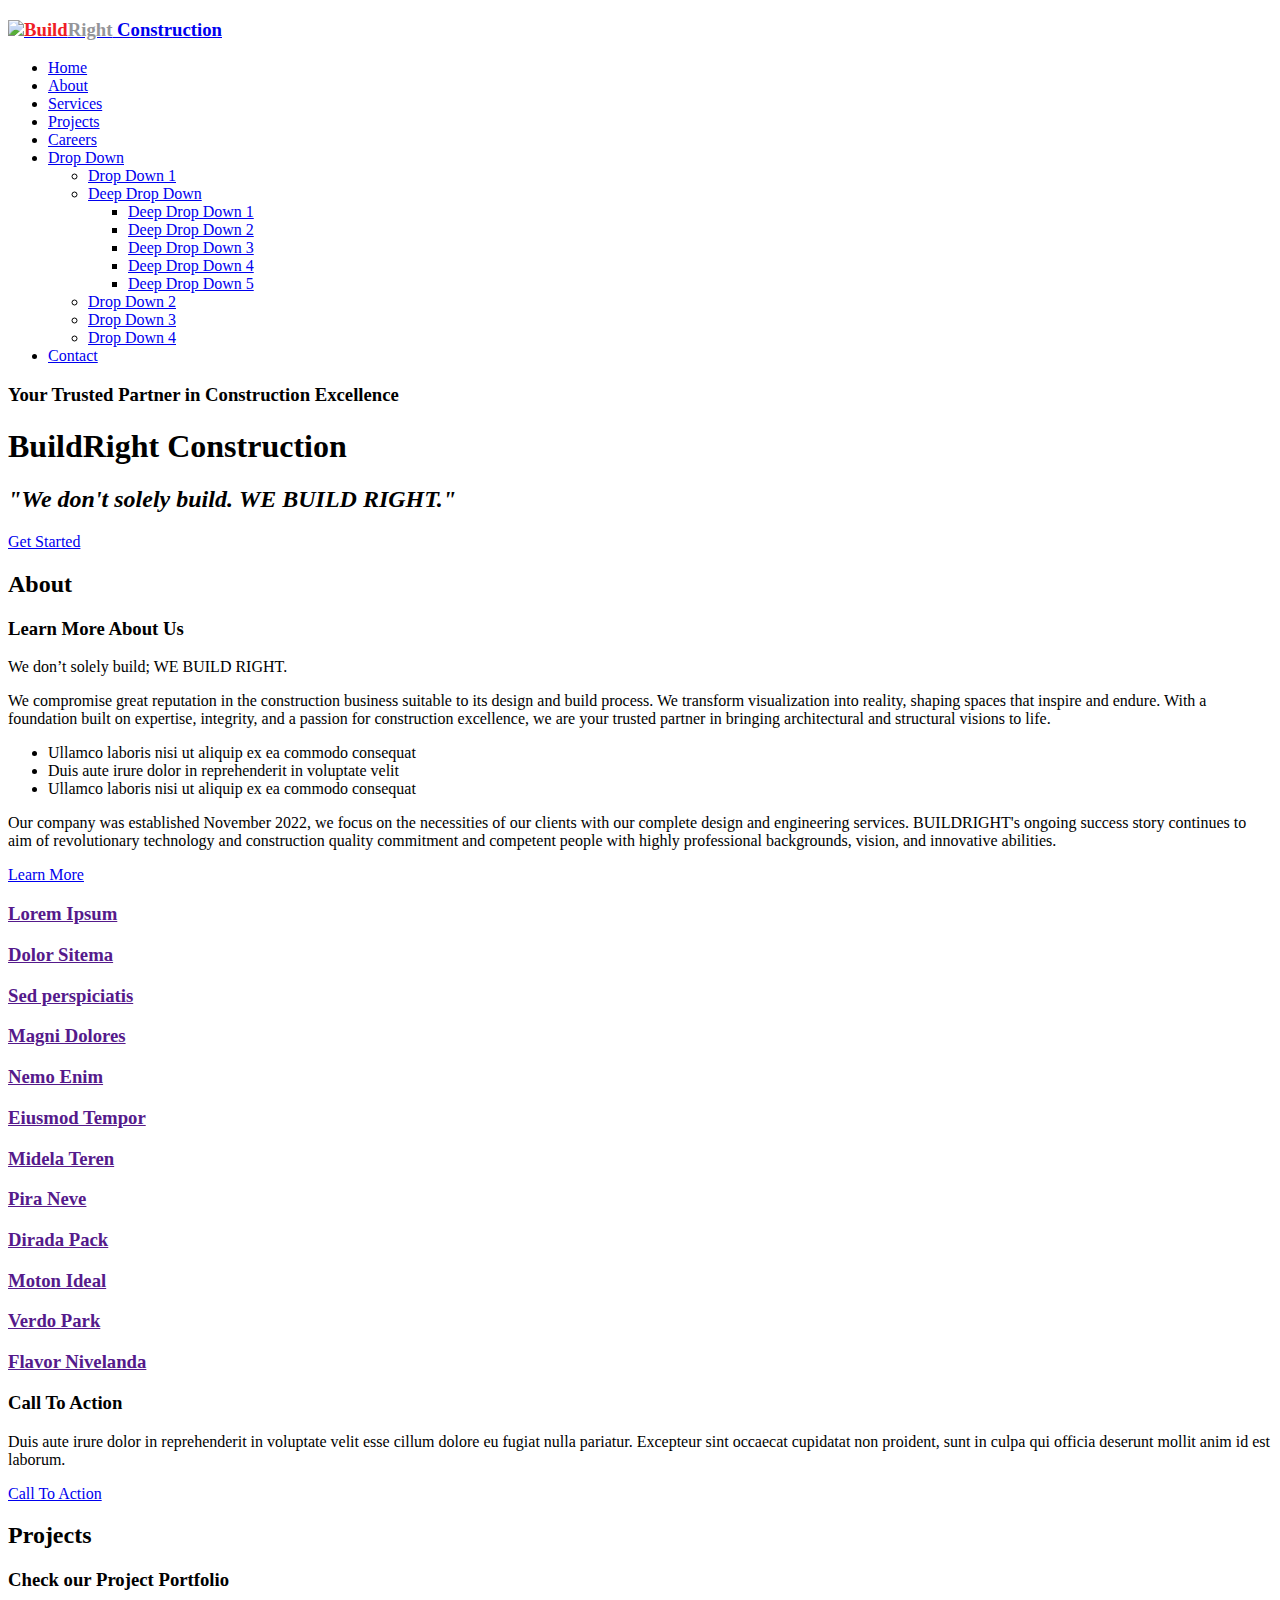
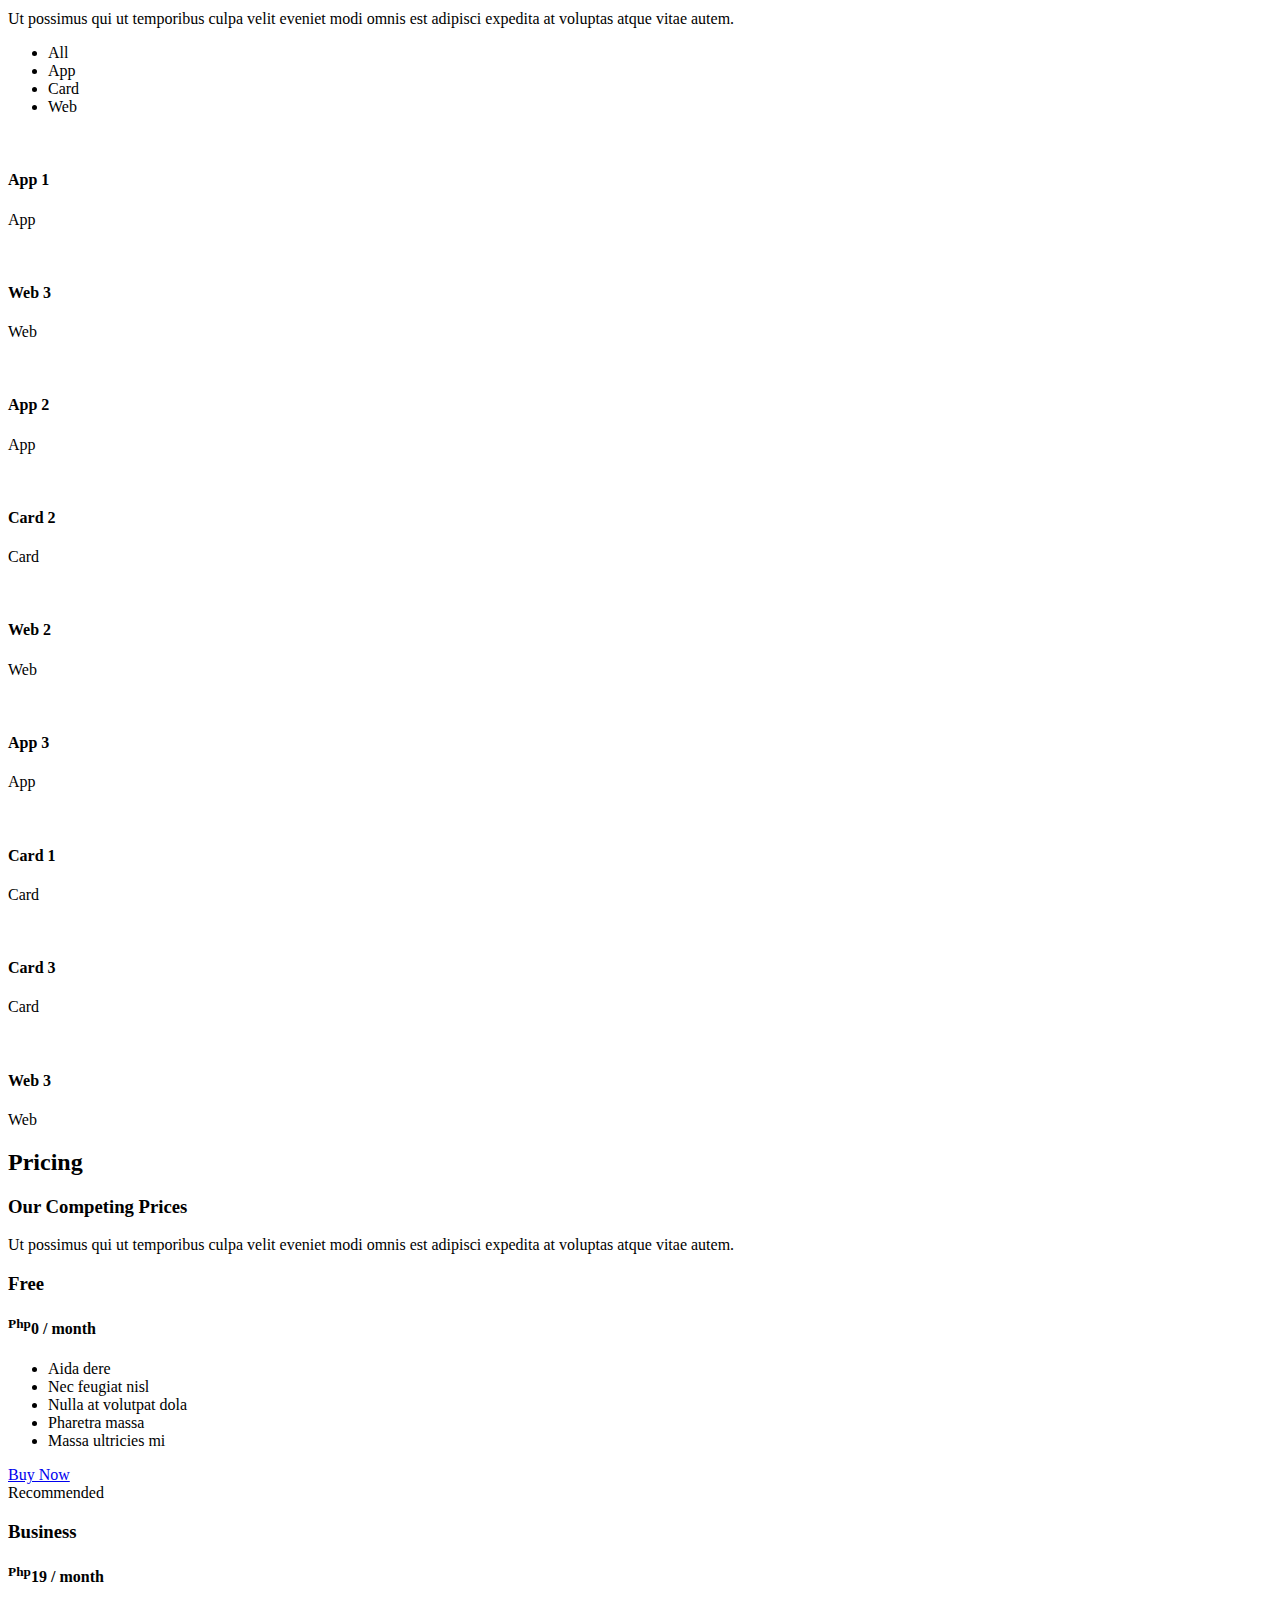
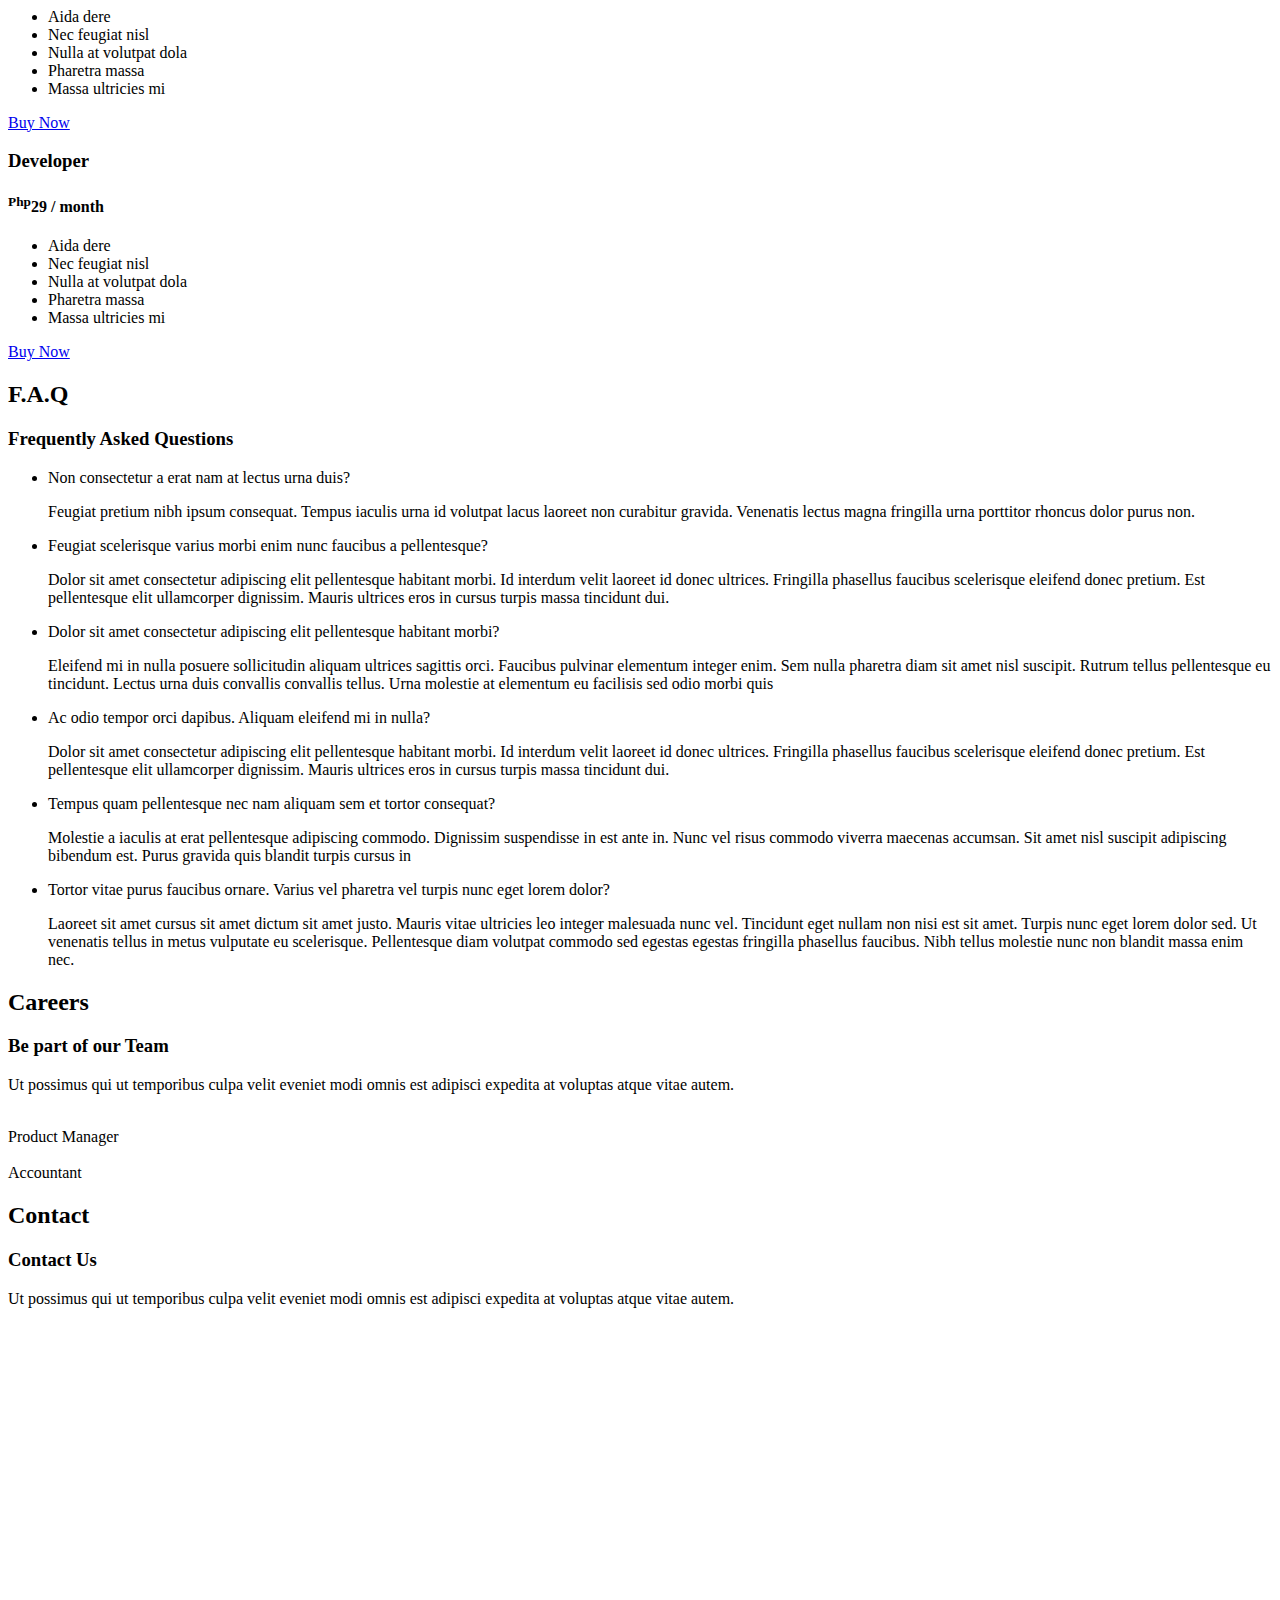
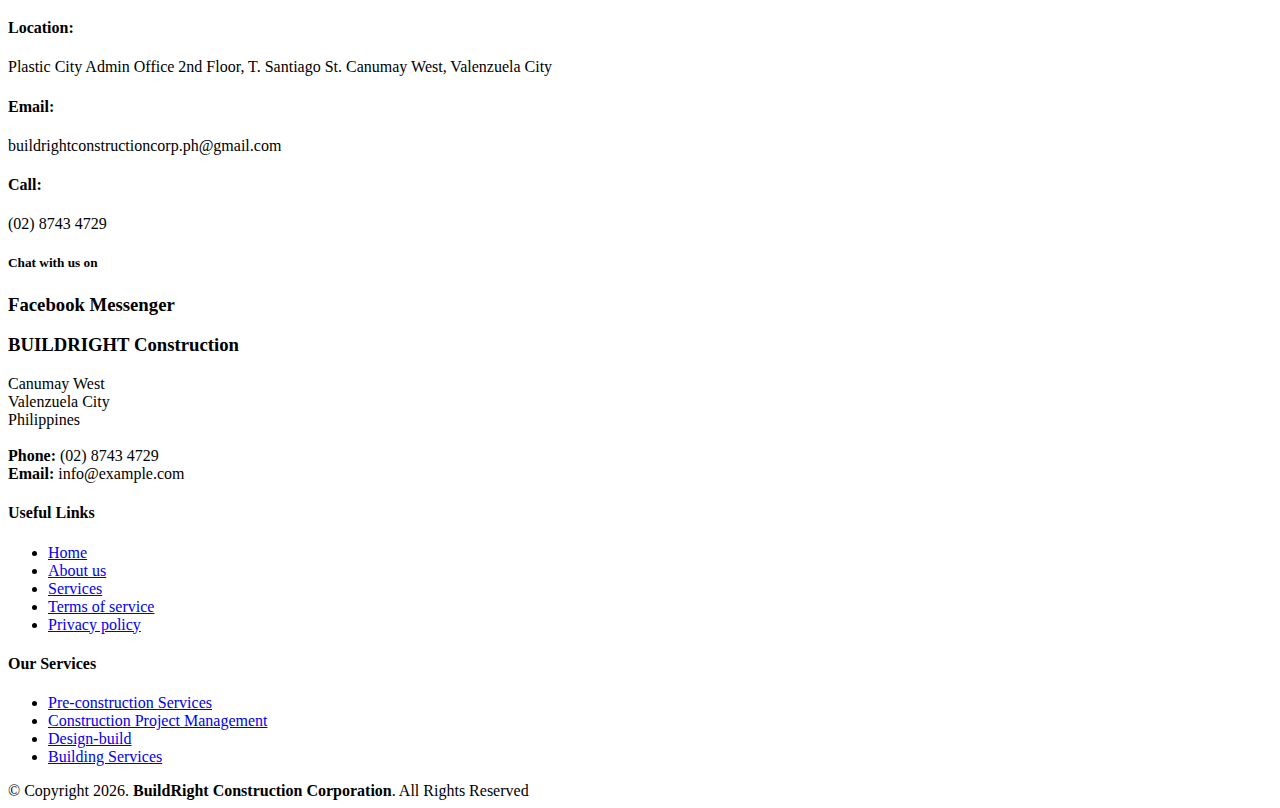
==== buildright/index.html @ 2f4ec695 "Add files via upload" ====
<!DOCTYPE html>
<html lang="en">

<head>
  <meta charset="utf-8">
  <meta content="width=device-width, initial-scale=1.0" name="viewport">
  <meta property="og:image" content="/buildright/assets/img/hero-bg.jpg" />

  <title>BuildRight Construction Corp.</title>
  <meta content="" name="description">
  <meta content="" name="keywords">

  <!-- Favicons -->
  <link href="/buildright/assets/img/favicon2.ico" rel="icon">
  <link href="/buildright/assets/img/BR_LOGO.png" rel="apple-touch-icon">

  <!-- Google Fonts -->
  <link href="https://fonts.googleapis.com/css?family=Open+Sans:300,300i,400,400i,600,600i,700,700i|Nunito:300,300i,400,400i,600,600i,700,700i|Poppins:300,300i,400,400i,500,500i,600,600i,700,700i,|Montserrat:300,300i,400,400i,500,500i,600,600i,700,700i" rel="stylesheet">

  <!-- Vendor CSS Files -->
  <link href="/buildright/assets/vendor/bootstrap/css/bootstrap.min.css" rel="stylesheet">
  <link href="/buildright/assets/vendor/bootstrap-icons/bootstrap-icons.css" rel="stylesheet">
  <link href="/buildright/assets/vendor/boxicons/css/boxicons.min.css" rel="stylesheet">
  <link href="/buildright/assets/vendor/glightbox/css/glightbox.min.css" rel="stylesheet">
  <link href="/buildright/assets/vendor/remixicon/remixicon.css" rel="stylesheet">
  <link href="/buildright/assets/vendor/swiper/swiper-bundle.min.css" rel="stylesheet">

  <!-- Template Main CSS File -->
  <link href="/buildright/assets/css/style.css" rel="stylesheet">
</head>

<body>

  <!-- ======= Header ======= -->
  <header id="header" class="fixed-top ">
    <div class="container d-flex align-items-center justify-content-between">

      <h3 class="logo"><a href="#"><img src="/buildright/assets/img/BR_LOGO.png"><span style="color:#EF1D26;">Build</span><span style="color:#949599;">Right</span> Construction</a></h3>
      <!-- Uncomment below if you prefer to use an image logo -->
      <!-- <a href="index.html" class="logo"><img src="assets/img/logo.png" alt="" class="img-fluid"></a>-->

      <nav id="navbar" class="navbar">
        <ul>
          <li><a class="nav-link scrollto active" href="#hero">Home</a></li>
          <li><a class="nav-link scrollto" href="#about">About</a></li>
          <li><a class="nav-link scrollto" href="#pricing">Services</a></li>
          <li><a class="nav-link scrollto " href="#projects">Projects</a></li>
          <li><a class="nav-link scrollto" href="#careers">Careers</a></li>
          <!-- <li><a href="blog.html">Blog</a></li> -->
          <li class="dropdown"><a href="#"><span>Drop Down</span> <i class="bi bi-chevron-down"></i></a>
            <ul>
              <li><a href="#">Drop Down 1</a></li>
              <li class="dropdown"><a href="#"><span>Deep Drop Down</span> <i class="bi bi-chevron-right"></i></a>
                <ul>
                  <li><a href="#">Deep Drop Down 1</a></li>
                  <li><a href="#">Deep Drop Down 2</a></li>
                  <li><a href="#">Deep Drop Down 3</a></li>
                  <li><a href="#">Deep Drop Down 4</a></li>
                  <li><a href="#">Deep Drop Down 5</a></li>
                </ul>
              </li>
              <li><a href="#">Drop Down 2</a></li>
              <li><a href="#">Drop Down 3</a></li>
              <li><a href="#">Drop Down 4</a></li>
            </ul>
          </li>
          <li><a class="nav-link scrollto" href="#contact">Contact</a></li>
        </ul>
        <i class="bi bi-list mobile-nav-toggle"></i>
      </nav><!-- .navbar -->

    </div>
  </header><!-- End Header -->

  <!-- ======= Hero Section ======= -->
  <section id="hero">
    <div class="hero-container">
      <h3>Your Trusted Partner in Construction Excellence</h3>
      <h1 class="bold">BuildRight Construction</h1>
      <h2><i>&quot;We don't solely build. <strong>WE BUILD RIGHT.&quot;</strong></i></h2>
      <a href="#about" class="btn-get-started scrollto">Get Started</a>
    </div>
  </section><!-- End Hero -->

  <main id="main">

    <!-- ======= About Section ======= -->
    <section id="about" class="about">
      <div class="container">

        <div class="section-title">
          <h2>About</h2>
          <h3>Learn More <span>About Us</span></h3>
          <p>We don’t solely build; WE BUILD RIGHT.</p>
        </div>

        <div class="row content">
          <div class="col-lg-6">
            <p>
              We compromise great reputation in the construction business suitable to its design and build
                process. We transform visualization into reality, shaping spaces that inspire and endure. With a
                foundation built on expertise, integrity, and a passion for construction excellence, we are your
                trusted partner in bringing architectural and structural visions to life.
            </p>
            <ul>
              <li><i class="ri-check-double-line"></i> Ullamco laboris nisi ut aliquip ex ea commodo consequat</li>
              <li><i class="ri-check-double-line"></i> Duis aute irure dolor in reprehenderit in voluptate velit</li>
              <li><i class="ri-check-double-line"></i> Ullamco laboris nisi ut aliquip ex ea commodo consequat</li>
            </ul>
          </div>
          <div class="col-lg-6 pt-4 pt-lg-0">
            <p>
              Our company was established November 2022, we focus on the necessities of our clients with
                our complete design and engineering services. BUILDRIGHT&#39;s ongoing success story continues
                to aim of revolutionary technology and construction quality commitment and competent people
                with highly professional backgrounds, vision, and innovative abilities.
            </p>
            <a href="#" class="btn-learn-more">Learn More</a>
          </div>
        </div>

      </div>
    </section><!-- End About Section -->

    <!-- ======= Services Section ======= -->
    <!-- <section id="services" class="services">
      <div class="container">

        <div class="section-title">
          <h2>Services</h2>
          <h3>We do offer awesome <span>Services</span></h3>
          <p>Ut possimus qui ut temporibus culpa velit eveniet modi omnis est adipisci expedita at voluptas atque vitae autem.</p>
        </div>

        <div class="row">
          <div class="col-md-6 col-lg-3 d-flex align-items-stretch mb-5 mb-lg-0">
            <div class="icon-box">
              <div class="icon"><i class="bx bxl-dribbble"></i></div>
              <h4 class="title"><a href="">Pre-construction Services</a></h4>
              <p class="description">Voluptatum deleniti atque corrupti quos dolores et quas molestias excepturi</p>
            </div>
          </div>

          <div class="col-md-6 col-lg-3 d-flex align-items-stretch mb-5 mb-lg-0">
            <div class="icon-box">
              <div class="icon"><i class="bx bx-file"></i></div>
              <h4 class="title"><a href="">Construction Project Management</a></h4>
              <p class="description">Duis aute irure dolor in reprehenderit in voluptate velit esse cillum dolore</p>
            </div>
          </div>

          <div class="col-md-6 col-lg-3 d-flex align-items-stretch mb-5 mb-lg-0">
            <div class="icon-box">
              <div class="icon"><i class="bx bx-tachometer"></i></div>
              <h4 class="title"><a href="">Design-build</a></h4>
              <p class="description">Excepteur sint occaecat cupidatat non proident, sunt in culpa qui officia</p>
            </div>
          </div>

          <div class="col-md-6 col-lg-3 d-flex align-items-stretch mb-5 mb-lg-0">
            <div class="icon-box">
              <div class="icon"><i class="bx bx-world"></i></div>
              <h4 class="title"><a href="">Building Services</a></h4>
              <p class="description">At vero eos et accusamus et iusto odio dignissimos ducimus qui blanditiis</p>
            </div>
          </div>

        </div>

      </div>
    </section> -->
    <!-- End Services Section -->

    <!-- ======= Features Section ======= -->
    <section id="features" class="features">
      <div class="container">

        <div class="row">
          <div class="col-lg-3 col-md-4 col-6 col-6">
            <div class="icon-box">
              <i class="ri-store-line" style="color: #ffbb2c;"></i>
              <h3><a href="">Lorem Ipsum</a></h3>
            </div>
          </div>
          <div class="col-lg-3 col-md-4 col-6">
            <div class="icon-box">
              <i class="ri-bar-chart-box-line" style="color: #5578ff;"></i>
              <h3><a href="">Dolor Sitema</a></h3>
            </div>
          </div>
          <div class="col-lg-3 col-md-4 col-6 mt-4 mt-md-0">
            <div class="icon-box">
              <i class="ri-calendar-todo-line" style="color: #e80368;"></i>
              <h3><a href="">Sed perspiciatis</a></h3>
            </div>
          </div>
          <div class="col-lg-3 col-md-4 col-6 mt-4 mt-lg-0">
            <div class="icon-box">
              <i class="ri-paint-brush-line" style="color: #e361ff;"></i>
              <h3><a href="">Magni Dolores</a></h3>
            </div>
          </div>
          <div class="col-lg-3 col-md-4 col-6 mt-4">
            <div class="icon-box">
              <i class="ri-database-2-line" style="color: #47aeff;"></i>
              <h3><a href="">Nemo Enim</a></h3>
            </div>
          </div>
          <div class="col-lg-3 col-md-4 col-6 mt-4">
            <div class="icon-box">
              <i class="ri-gradienter-line" style="color: #ffa76e;"></i>
              <h3><a href="">Eiusmod Tempor</a></h3>
            </div>
          </div>
          <div class="col-lg-3 col-md-4 col-6 mt-4">
            <div class="icon-box">
              <i class="ri-file-list-3-line" style="color: #11dbcf;"></i>
              <h3><a href="">Midela Teren</a></h3>
            </div>
          </div>
          <div class="col-lg-3 col-md-4 col-6 mt-4">
            <div class="icon-box">
              <i class="ri-price-tag-2-line" style="color: #4233ff;"></i>
              <h3><a href="">Pira Neve</a></h3>
            </div>
          </div>
          <div class="col-lg-3 col-md-4 col-6 mt-4">
            <div class="icon-box">
              <i class="ri-anchor-line" style="color: #b2904f;"></i>
              <h3><a href="">Dirada Pack</a></h3>
            </div>
          </div>
          <div class="col-lg-3 col-md-4 col-6 mt-4">
            <div class="icon-box">
              <i class="ri-disc-line" style="color: #b20969;"></i>
              <h3><a href="">Moton Ideal</a></h3>
            </div>
          </div>
          <div class="col-lg-3 col-md-4 col-6 mt-4">
            <div class="icon-box">
              <i class="ri-base-station-line" style="color: #ff5828;"></i>
              <h3><a href="">Verdo Park</a></h3>
            </div>
          </div>
          <div class="col-lg-3 col-md-4 col-6 mt-4">
            <div class="icon-box">
              <i class="ri-fingerprint-line" style="color: #29cc61;"></i>
              <h3><a href="">Flavor Nivelanda</a></h3>
            </div>
          </div>
        </div>

      </div>
    </section><!-- End Features Section -->

    <!-- ======= Cta Section ======= -->
    <section id="cta" class="cta">
      <div class="container">

        <div class="text-center">
          <h3>Call To Action</h3>
          <p> Duis aute irure dolor in reprehenderit in voluptate velit esse cillum dolore eu fugiat nulla pariatur. Excepteur sint occaecat cupidatat non proident, sunt in culpa qui officia deserunt mollit anim id est laborum.</p>
          <a class="cta-btn" href="#">Call To Action</a>
        </div>

      </div>
    </section><!-- End Cta Section -->

    <!-- ======= Project Portfolio Section ======= -->
    <section id="projects" class="portfolio">
      <div class="container">

        <div class="section-title">
          <h2>Projects</h2>
          <h3>Check our <span>Project Portfolio</span></h3>
          <p>Ut possimus qui ut temporibus culpa velit eveniet modi omnis est adipisci expedita at voluptas atque vitae autem.</p>
        </div>

        <div class="row">
          <div class="col-lg-12 d-flex justify-content-center">
            <ul id="portfolio-flters">
              <li data-filter="*" class="filter-active">All</li>
              <li data-filter=".filter-app">App</li>
              <li data-filter=".filter-card">Card</li>
              <li data-filter=".filter-web">Web</li>
            </ul>
          </div>
        </div>

        <div class="row portfolio-container">

          <div class="col-lg-4 col-md-6 portfolio-item filter-app">
            <img src="/buildright/assets/img/portfolio/portfolio-1.jpg" class="img-fluid" alt="">
            <div class="portfolio-info">
              <h4>App 1</h4>
              <p>App</p>
              <a href="/buildright/assets/img/portfolio/portfolio-1.jpg" data-gallery="portfolioGallery" class="portfolio-lightbox preview-link" title="App 1"><i class="bx bx-plus"></i></a>
              <a href="portfolio-details.html" class="details-link" title="More Details"><i class="bx bx-link"></i></a>
            </div>
          </div>

          <div class="col-lg-4 col-md-6 portfolio-item filter-web">
            <img src="/buildright/assets/img/portfolio/portfolio-2.jpg" class="img-fluid" alt="">
            <div class="portfolio-info">
              <h4>Web 3</h4>
              <p>Web</p>
              <a href="/buildright/assets/img/portfolio/portfolio-2.jpg" data-gallery="portfolioGallery" class="portfolio-lightbox preview-link" title="Web 3"><i class="bx bx-plus"></i></a>
              <a href="portfolio-details.html" class="details-link" title="More Details"><i class="bx bx-link"></i></a>
            </div>
          </div>

          <div class="col-lg-4 col-md-6 portfolio-item filter-app">
            <img src="/buildright/assets/img/portfolio/portfolio-4.jpg" class="img-fluid" alt="">
            <div class="portfolio-info">
              <h4>App 2</h4>
              <p>App</p>
              <a href="/buildright/assets/img/portfolio/portfolio-4.jpg" data-gallery="portfolioGallery" class="portfolio-lightbox preview-link" title="App 2"><i class="bx bx-plus"></i></a>
              <a href="portfolio-details.html" class="details-link" title="More Details"><i class="bx bx-link"></i></a>
            </div>
          </div>

          <div class="col-lg-4 col-md-6 portfolio-item filter-card">
            <img src="/buildright/assets/img/portfolio/portfolio-4.jpg" class="img-fluid" alt="">
            <div class="portfolio-info">
              <h4>Card 2</h4>
              <p>Card</p>
              <a href="/buildright/assets/img/portfolio/portfolio-4.jpg" data-gallery="portfolioGallery" class="portfolio-lightbox preview-link" title="Card 2"><i class="bx bx-plus"></i></a>
              <a href="portfolio-details.html" class="details-link" title="More Details"><i class="bx bx-link"></i></a>
            </div>
          </div>

          <div class="col-lg-4 col-md-6 portfolio-item filter-web">
            <img src="/buildright/assets/img/portfolio/portfolio-2.jpg" class="img-fluid" alt="">
            <div class="portfolio-info">
              <h4>Web 2</h4>
              <p>Web</p>
              <a href="/buildright/assets/img/portfolio/portfolio-2.jpg" data-gallery="portfolioGallery" class="portfolio-lightbox preview-link" title="Web 2"><i class="bx bx-plus"></i></a>
              <a href="portfolio-details.html" class="details-link" title="More Details"><i class="bx bx-link"></i></a>
            </div>
          </div>

          <div class="col-lg-4 col-md-6 portfolio-item filter-app">
            <img src="/buildright/assets/img/portfolio/portfolio-1.jpg" class="img-fluid" alt="">
            <div class="portfolio-info">
              <h4>App 3</h4>
              <p>App</p>
              <a href="/buildright/assets/img/portfolio/portfolio-1.jpg" data-gallery="portfolioGallery" class="portfolio-lightbox preview-link" title="App 3"><i class="bx bx-plus"></i></a>
              <a href="portfolio-details.html" class="details-link" title="More Details"><i class="bx bx-link"></i></a>
            </div>
          </div>

          <div class="col-lg-4 col-md-6 portfolio-item filter-card">
            <img src="/buildright/assets/img/portfolio/portfolio-2.jpg" class="img-fluid" alt="">
            <div class="portfolio-info">
              <h4>Card 1</h4>
              <p>Card</p>
              <a href="/buildright/assets/img/portfolio/portfolio-2.jpg" data-gallery="portfolioGallery" class="portfolio-lightbox preview-link" title="Card 1"><i class="bx bx-plus"></i></a>
              <a href="portfolio-details.html" class="details-link" title="More Details"><i class="bx bx-link"></i></a>
            </div>
          </div>

          <div class="col-lg-4 col-md-6 portfolio-item filter-card">
            <img src="/buildright/assets/img/portfolio/portfolio-4.jpg" class="img-fluid" alt="">
            <div class="portfolio-info">
              <h4>Card 3</h4>
              <p>Card</p>
              <a href="/buildright/assets/img/portfolio/portfolio-4.jpg" data-gallery="portfolioGallery" class="portfolio-lightbox preview-link" title="Card 3"><i class="bx bx-plus"></i></a>
              <a href="portfolio-details.html" class="details-link" title="More Details"><i class="bx bx-link"></i></a>
            </div>
          </div>

          <div class="col-lg-4 col-md-6 portfolio-item filter-web">
            <img src="/buildright/assets/img/portfolio/portfolio-1.jpg" class="img-fluid" alt="">
            <div class="portfolio-info">
              <h4>Web 3</h4>
              <p>Web</p>
              <a href="/buildright/assets/img/portfolio/portfolio-1.jpg" data-gallery="portfolioGallery" class="portfolio-lightbox preview-link" title="Web 3"><i class="bx bx-plus"></i></a>
              <a href="portfolio-details.html" class="details-link" title="More Details"><i class="bx bx-link"></i></a>
            </div>
          </div>

        </div>

      </div>
    </section><!-- End Portfolio Section -->

    <!-- ======= Pricing Section ======= -->
    <section id="pricing" class="pricing">
      <div class="container">

        <div class="section-title">
          <h2>Pricing</h2>
          <h3>Our Competing <span>Prices</span></h3>
          <p>Ut possimus qui ut temporibus culpa velit eveniet modi omnis est adipisci expedita at voluptas atque vitae autem.</p>
        </div>

        <div class="row">

          <div class="col-lg-4 col-md-6">
            <div class="box">
              <h3>Free</h3>
              <h4><sup>Php</sup>0<span> / month</span></h4>
              <ul>
                <li>Aida dere</li>
                <li>Nec feugiat nisl</li>
                <li>Nulla at volutpat dola</li>
                <li class="na">Pharetra massa</li>
                <li class="na">Massa ultricies mi</li>
              </ul>
              <div class="btn-wrap">
                <a href="#" class="btn-buy">Buy Now</a>
              </div>
            </div>
          </div>

          <div class="col-lg-4 col-md-6 mt-4 mt-md-0">
            <div class="box recommended">
              <span class="recommended-badge">Recommended</span>
              <h3>Business</h3>
              <h4><sup>Php</sup>19<span> / month</span></h4>
              <ul>
                <li>Aida dere</li>
                <li>Nec feugiat nisl</li>
                <li>Nulla at volutpat dola</li>
                <li>Pharetra massa</li>
                <li class="na">Massa ultricies mi</li>
              </ul>
              <div class="btn-wrap">
                <a href="#" class="btn-buy">Buy Now</a>
              </div>
            </div>
          </div>

          <div class="col-lg-4 col-md-6 mt-4 mt-lg-0">
            <div class="box">
              <h3>Developer</h3>
              <h4><sup>Php</sup>29<span> / month</span></h4>
              <ul>
                <li>Aida dere</li>
                <li>Nec feugiat nisl</li>
                <li>Nulla at volutpat dola</li>
                <li>Pharetra massa</li>
                <li>Massa ultricies mi</li>
              </ul>
              <div class="btn-wrap">
                <a href="#" class="btn-buy">Buy Now</a>
              </div>
            </div>
          </div>

        </div>

      </div>
    </section><!-- End Pricing Section -->

    <!-- ======= F.A.Q Section ======= -->
    <section id="faq" class="faq">
      <div class="container">

        <div class="section-title">
          <h2>F.A.Q</h2>
          <h3>Frequently Asked <span>Questions</span></h3>
        </div>

        <ul class="faq-list">

          <li>
            <div data-bs-toggle="collapse" class="collapsed question" href="#faq1">Non consectetur a erat nam at lectus urna duis? <i class="bi bi-chevron-down icon-show"></i><i class="bi bi-chevron-up icon-close"></i></div>
            <div id="faq1" class="collapse" data-bs-parent=".faq-list">
              <p>
                Feugiat pretium nibh ipsum consequat. Tempus iaculis urna id volutpat lacus laoreet non curabitur gravida. Venenatis lectus magna fringilla urna porttitor rhoncus dolor purus non.
              </p>
            </div>
          </li>

          <li>
            <div data-bs-toggle="collapse" href="#faq2" class="collapsed question">Feugiat scelerisque varius morbi enim nunc faucibus a pellentesque? <i class="bi bi-chevron-down icon-show"></i><i class="bi bi-chevron-up icon-close"></i></div>
            <div id="faq2" class="collapse" data-bs-parent=".faq-list">
              <p>
                Dolor sit amet consectetur adipiscing elit pellentesque habitant morbi. Id interdum velit laoreet id donec ultrices. Fringilla phasellus faucibus scelerisque eleifend donec pretium. Est pellentesque elit ullamcorper dignissim. Mauris ultrices eros in cursus turpis massa tincidunt dui.
              </p>
            </div>
          </li>

          <li>
            <div data-bs-toggle="collapse" href="#faq3" class="collapsed question">Dolor sit amet consectetur adipiscing elit pellentesque habitant morbi? <i class="bi bi-chevron-down icon-show"></i><i class="bi bi-chevron-up icon-close"></i></div>
            <div id="faq3" class="collapse" data-bs-parent=".faq-list">
              <p>
                Eleifend mi in nulla posuere sollicitudin aliquam ultrices sagittis orci. Faucibus pulvinar elementum integer enim. Sem nulla pharetra diam sit amet nisl suscipit. Rutrum tellus pellentesque eu tincidunt. Lectus urna duis convallis convallis tellus. Urna molestie at elementum eu facilisis sed odio morbi quis
              </p>
            </div>
          </li>

          <li>
            <div data-bs-toggle="collapse" href="#faq4" class="collapsed question">Ac odio tempor orci dapibus. Aliquam eleifend mi in nulla? <i class="bi bi-chevron-down icon-show"></i><i class="bi bi-chevron-up icon-close"></i></div>
            <div id="faq4" class="collapse" data-bs-parent=".faq-list">
              <p>
                Dolor sit amet consectetur adipiscing elit pellentesque habitant morbi. Id interdum velit laoreet id donec ultrices. Fringilla phasellus faucibus scelerisque eleifend donec pretium. Est pellentesque elit ullamcorper dignissim. Mauris ultrices eros in cursus turpis massa tincidunt dui.
              </p>
            </div>
          </li>

          <li>
            <div data-bs-toggle="collapse" href="#faq5" class="collapsed question">Tempus quam pellentesque nec nam aliquam sem et tortor consequat? <i class="bi bi-chevron-down icon-show"></i><i class="bi bi-chevron-up icon-close"></i></div>
            <div id="faq5" class="collapse" data-bs-parent=".faq-list">
              <p>
                Molestie a iaculis at erat pellentesque adipiscing commodo. Dignissim suspendisse in est ante in. Nunc vel risus commodo viverra maecenas accumsan. Sit amet nisl suscipit adipiscing bibendum est. Purus gravida quis blandit turpis cursus in
              </p>
            </div>
          </li>

          <li>
            <div data-bs-toggle="collapse" href="#faq6" class="collapsed question">Tortor vitae purus faucibus ornare. Varius vel pharetra vel turpis nunc eget lorem dolor? <i class="bi bi-chevron-down icon-show"></i><i class="bi bi-chevron-up icon-close"></i></div>
            <div id="faq6" class="collapse" data-bs-parent=".faq-list">
              <p>
                Laoreet sit amet cursus sit amet dictum sit amet justo. Mauris vitae ultricies leo integer malesuada nunc vel. Tincidunt eget nullam non nisi est sit amet. Turpis nunc eget lorem dolor sed. Ut venenatis tellus in metus vulputate eu scelerisque. Pellentesque diam volutpat commodo sed egestas egestas fringilla phasellus faucibus. Nibh tellus molestie nunc non blandit massa enim nec.
              </p>
            </div>
          </li>

        </ul>

      </div>
    </section><!-- End F.A.Q Section -->

    <!-- ======= Team Section ======= -->
    <section id="careers" class="team">
      <div class="container">

        <div class="section-title">
          <h2>Careers</h2>
          <h3>Be part of our <span>Team</span></h3>
          <p>Ut possimus qui ut temporibus culpa velit eveniet modi omnis est adipisci expedita at voluptas atque vitae autem.</p>
        </div>

        <div class="row">

          <!-- <div class="col-lg-3 col-md-6 d-flex align-items-stretch">
            <div class="member">
              <div class="member-img">
                <img src="assets/img/team/team-1.jpg" class="img-fluid" alt="">
                <div class="social">
                  <a href=""><i class="bi bi-twitter"></i></a>
                  <a href=""><i class="bi bi-facebook"></i></a>
                  <a href=""><i class="bi bi-instagram"></i></a>
                  <a href=""><i class="bi bi-linkedin"></i></a>
                </div>
              </div>
              <div class="member-info">
                <h4>Walter White</h4>
                <span>Chief Executive Officer</span>
              </div>
            </div>
          </div> -->

          <div class="col-lg-3 col-md-6 d-flex align-items-stretch">
            <div class="member">
              <div class="member-img">
                <img src="/buildright/assets/img/team/team-4.jpg" class="img-fluid" alt="">
                <div class="social">
                  <a href=""><i class="bi bi-twitter"></i></a>
                  <a href=""><i class="bi bi-facebook"></i></a>
                  <a href=""><i class="bi bi-instagram"></i></a>
                  <a href=""><i class="bi bi-linkedin"></i></a>
                </div>
              </div>
              <div class="member-info">
                <!-- <h4>Sarah Jhonson</h4> -->
                <span>Product Manager</span>
              </div>
            </div>
          </div>

          <!-- <div class="col-lg-3 col-md-6 d-flex align-items-stretch">
            <div class="member">
              <div class="member-img">
                <img src="assets/img/team/team-3.jpg" class="img-fluid" alt="">
                <div class="social">
                  <a href=""><i class="bi bi-twitter"></i></a>
                  <a href=""><i class="bi bi-facebook"></i></a>
                  <a href=""><i class="bi bi-instagram"></i></a>
                  <a href=""><i class="bi bi-linkedin"></i></a>
                </div>
              </div>
              <div class="member-info">
                <h4>William Anderson</h4>
                <span>CTO</span>
              </div>
            </div>
          </div> -->

          <div class="col-lg-3 col-md-6 d-flex align-items-stretch">
            <div class="member">
              <div class="member-img">
                <img src="/buildright/assets/img/team/team-4.jpg" class="img-fluid" alt="">
                <div class="social">
                  <a href=""><i class="bi bi-twitter"></i></a>
                  <a href=""><i class="bi bi-facebook"></i></a>
                  <a href=""><i class="bi bi-instagram"></i></a>
                  <a href=""><i class="bi bi-linkedin"></i></a>
                </div>
              </div>
              <div class="member-info">
                <!-- <h4>Amanda Jepson</h4> -->
                <span>Accountant</span>
              </div>
            </div>
          </div>

        </div>

      </div>
    </section><!-- End Team Section -->

    <!-- ======= Contact Section ======= -->
    <section id="contact" class="contact">
      <div class="container">

        <div class="section-title">
          <h2>Contact</h2>
          <h3>Contact <span>Us</span></h3>
          <p>Ut possimus qui ut temporibus culpa velit eveniet modi omnis est adipisci expedita at voluptas atque vitae autem.</p>
        </div>

        <div>
          <!-- <iframe src="https://www.google.com/maps/embed?pb=!1m18!1m12!1m3!1d968.9677968325897!2d120.98132635194213!3d14.70600265644419!2m3!1f0!2f0!3f0!3m2!1i1024!2i768!4f13.1!3m3!1m2!1s0x3397b3e490449ff7%3A0x35819dd913d6618a!2sIndustrial%20Road%2C%20Lungsod%20ng%20Valenzuela%2C%20Kalakhang%20Maynila!5e0!3m2!1sen!2sph!4v1692019120464!5m2!1sen!2sph" width="600" height="450" style="border:0;" allowfullscreen="" loading="lazy" referrerpolicy="no-referrer-when-downgrade"></iframe> -->
          <iframe style="border:0; width: 100%; height: 270px;" src="https://www.google.com/maps/embed?pb=!1m18!1m12!1m3!1d968.9677968325897!2d120.98132635194213!3d14.70600265644419!2m3!1f0!2f0!3f0!3m2!1i1024!2i768!4f13.1!3m3!1m2!1s0x3397b3e490449ff7%3A0x35819dd913d6618a!2sIndustrial%20Road%2C%20Lungsod%20ng%20Valenzuela%2C%20Kalakhang%20Maynila!5e0!3m2!1sen!2sph!4v1692019120464!5m2!1sen!2sph" frameborder="0" allowfullscreen></iframe>
        </div>

        <div class="row mt-5">

          <div class="col-lg-7">
            <div class="info">
              <div class="address">
                <i class="bi bi-geo-alt"></i>
                <h4>Location:</h4>
                <p>Plastic City Admin Office 2nd Floor, T. Santiago St. Canumay West, Valenzuela City</p>
              </div>

              <div class="email">
                <i class="bi bi-envelope"></i>
                <h4>Email:</h4>
                <p>buildrightconstructioncorp.ph@gmail.com</p>
              </div>

              <div class="phone">
                <i class="bi bi-phone"></i>
                <h4>Call:</h4>
                <p>(02) 8743 4729</p>
              </div>

            </div>

          </div>

          <div class="col-lg-5 mt-5 mt-lg-0">
            <div class="social-links">
              <h5>Chat with us on</h4>
              <h3>Facebook Messenger</h3>
              <div><a href="#"><span class="bi bi-messenger" style="font-size:3rem"></span></a></div>
            </div>
          
            <!-- <form action="forms/contact.php" method="post" role="form" class="php-email-form">
              <div class="row">
                <div class="col-md-6 form-group">
                  <input type="text" name="name" class="form-control" id="name" placeholder="Your Name" required>
                </div>
                <div class="col-md-6 form-group mt-3 mt-md-0">
                  <input type="email" class="form-control" name="email" id="email" placeholder="Your Email" required>
                </div>
              </div>
              <div class="form-group mt-3">
                <input type="text" class="form-control" name="subject" id="subject" placeholder="Subject" required>
              </div>
              <div class="form-group mt-3">
                <textarea class="form-control" name="message" rows="5" placeholder="Message" required></textarea>
              </div>
              <div class="my-3">
                <div class="loading">Loading</div>
                <div class="error-message"></div>
                <div class="sent-message">Your message has been sent. Thank you!</div>
              </div>
              <div class="text-center"><button type="submit">Send Message</button></div>
            </form> -->

          </div>

        </div>

      </div>
    </section><!-- End Contact Section -->

  </main><!-- End #main -->

  <!-- ======= Footer ======= -->
  <footer id="footer">

    <div class="footer-top">
      <div class="container">
        <div class="row">

          <div class="col-lg-6 col-md-6 footer-contact">
            <h3>BUILDRIGHT Construction</h3>
            <p>
              Canumay West <br>
              Valenzuela City <br>
              Philippines <br><br>
              <strong>Phone:</strong> (02) 8743 4729<br>
              <strong>Email:</strong> info@example.com<br>
            </p>
          </div>

          <div class="col-lg-2 col-md-6 footer-links">
            <h4>Useful Links</h4>
            <ul>
              <li><i class="bx bx-chevron-right"></i> <a href="#">Home</a></li>
              <li><i class="bx bx-chevron-right"></i> <a href="#">About us</a></li>
              <li><i class="bx bx-chevron-right"></i> <a href="#">Services</a></li>
              <li><i class="bx bx-chevron-right"></i> <a href="#">Terms of service</a></li>
              <li><i class="bx bx-chevron-right"></i> <a href="#">Privacy policy</a></li>
            </ul>
          </div>

          <div class="col-lg-3 col-md-6 footer-links">
            <h4>Our Services</h4>
            <ul>
              <li><i class="bx bx-chevron-right"></i> <a href="#">Pre-construction Services</a></li>
              <li><i class="bx bx-chevron-right"></i> <a href="#">Construction Project Management</a></li>
              <li><i class="bx bx-chevron-right"></i> <a href="#">Design-build</a></li>
              <li><i class="bx bx-chevron-right"></i> <a href="#">Building Services</a></li>
              <!-- <li><i class="bx bx-chevron-right"></i> <a href="#">Graphic Design</a></li> -->
            </ul>
          </div>

          <!-- <div class="col-lg-4 col-md-6 footer-newsletter">
            <h4>Join Our Newsletter</h4>
            <p>Tamen quem nulla quae legam multos aute sint culpa legam noster magna</p>
            <form action="" method="post">
              <input type="email" name="email"><input type="submit" value="Subscribe">
            </form>
          </div> -->

        </div>
      </div>
    </div>

    <div class="container d-md-flex py-4">

      <div class="me-md-auto text-center text-md-start">
        <div class="copyright">
          &copy; Copyright <script>document.write(new Date().getFullYear())</script>. <strong><span>BuildRight Construction Corporation</span></strong>. All Rights Reserved
        </div>
        <div class="credits">
          <!-- All the links in the footer should remain intact. -->
          <!-- You can delete the links only if you purchased the pro version. -->
          <!-- Licensing information: https://bootstrapmade.com/license/ -->
          <!-- Purchase the pro version with working PHP/AJAX contact form: https://bootstrapmade.com/tempo-free-onepage-bootstrap-theme/ -->
          <!-- Designed by <a href="https://bootstrapmade.com/">BootstrapMade</a> -->
        </div>
      </div>
      <div class="social-links text-center text-md-right pt-3 pt-md-0">
        <a href="#" class="twitter"><i class="bx bxl-twitter"></i></a>
        <a href="#" class="facebook"><i class="bx bxl-facebook"></i></a>
        <a href="#" class="instagram"><i class="bx bxl-instagram"></i></a>
        <a href="#" class="google-plus"><i class="bx bxl-skype"></i></a>
        <a href="#" class="linkedin"><i class="bx bxl-linkedin"></i></a>
      </div>
    </div>
  </footer><!-- End Footer -->

  <!-- FB Messenger Chat -->
  <!-- <script src="https://static.elfsight.com/platform/platform.js" data-use-service-core defer></script>
  <div class="elfsight-app-fd46f045-a47a-4f98-b13e-f024742e47b9"></div> -->

  <a href="#" class="back-to-top d-flex align-items-center justify-content-center"><i class="bi bi-arrow-up-short"></i></a>

  <!-- Vendor JS Files -->
  <script src="/buildright/assets/vendor/bootstrap/js/bootstrap.bundle.min.js"></script>
  <script src="/buildright/assets/vendor/glightbox/js/glightbox.min.js"></script>
  <script src="/buildright/assets/vendor/isotope-layout/isotope.pkgd.min.js"></script>
  <script src="/buildright/assets/vendor/swiper/swiper-bundle.min.js"></script>
  <script src="/buildright/assets/vendor/php-email-form/validate.js"></script>

  <!-- Template Main JS File -->
  <script src="/buildright/assets/js/main.js"></script>

</body>

</html>
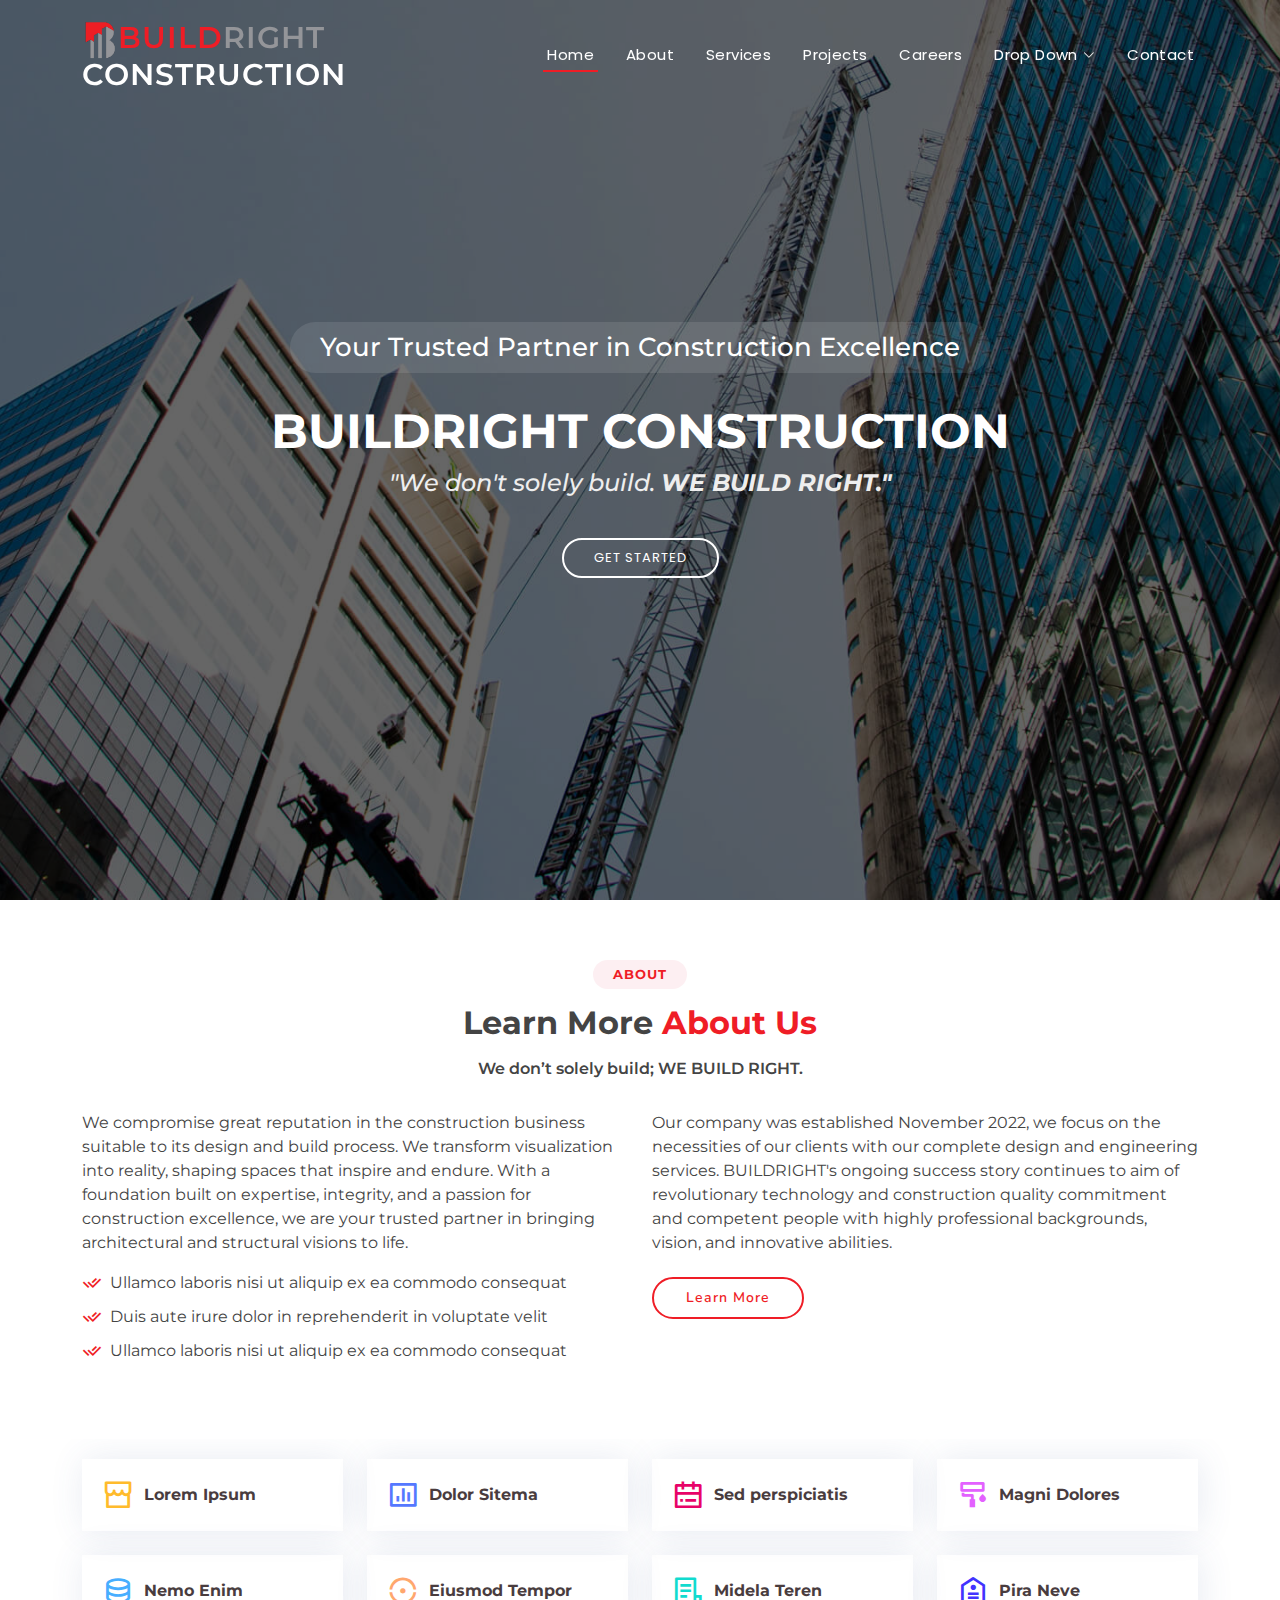
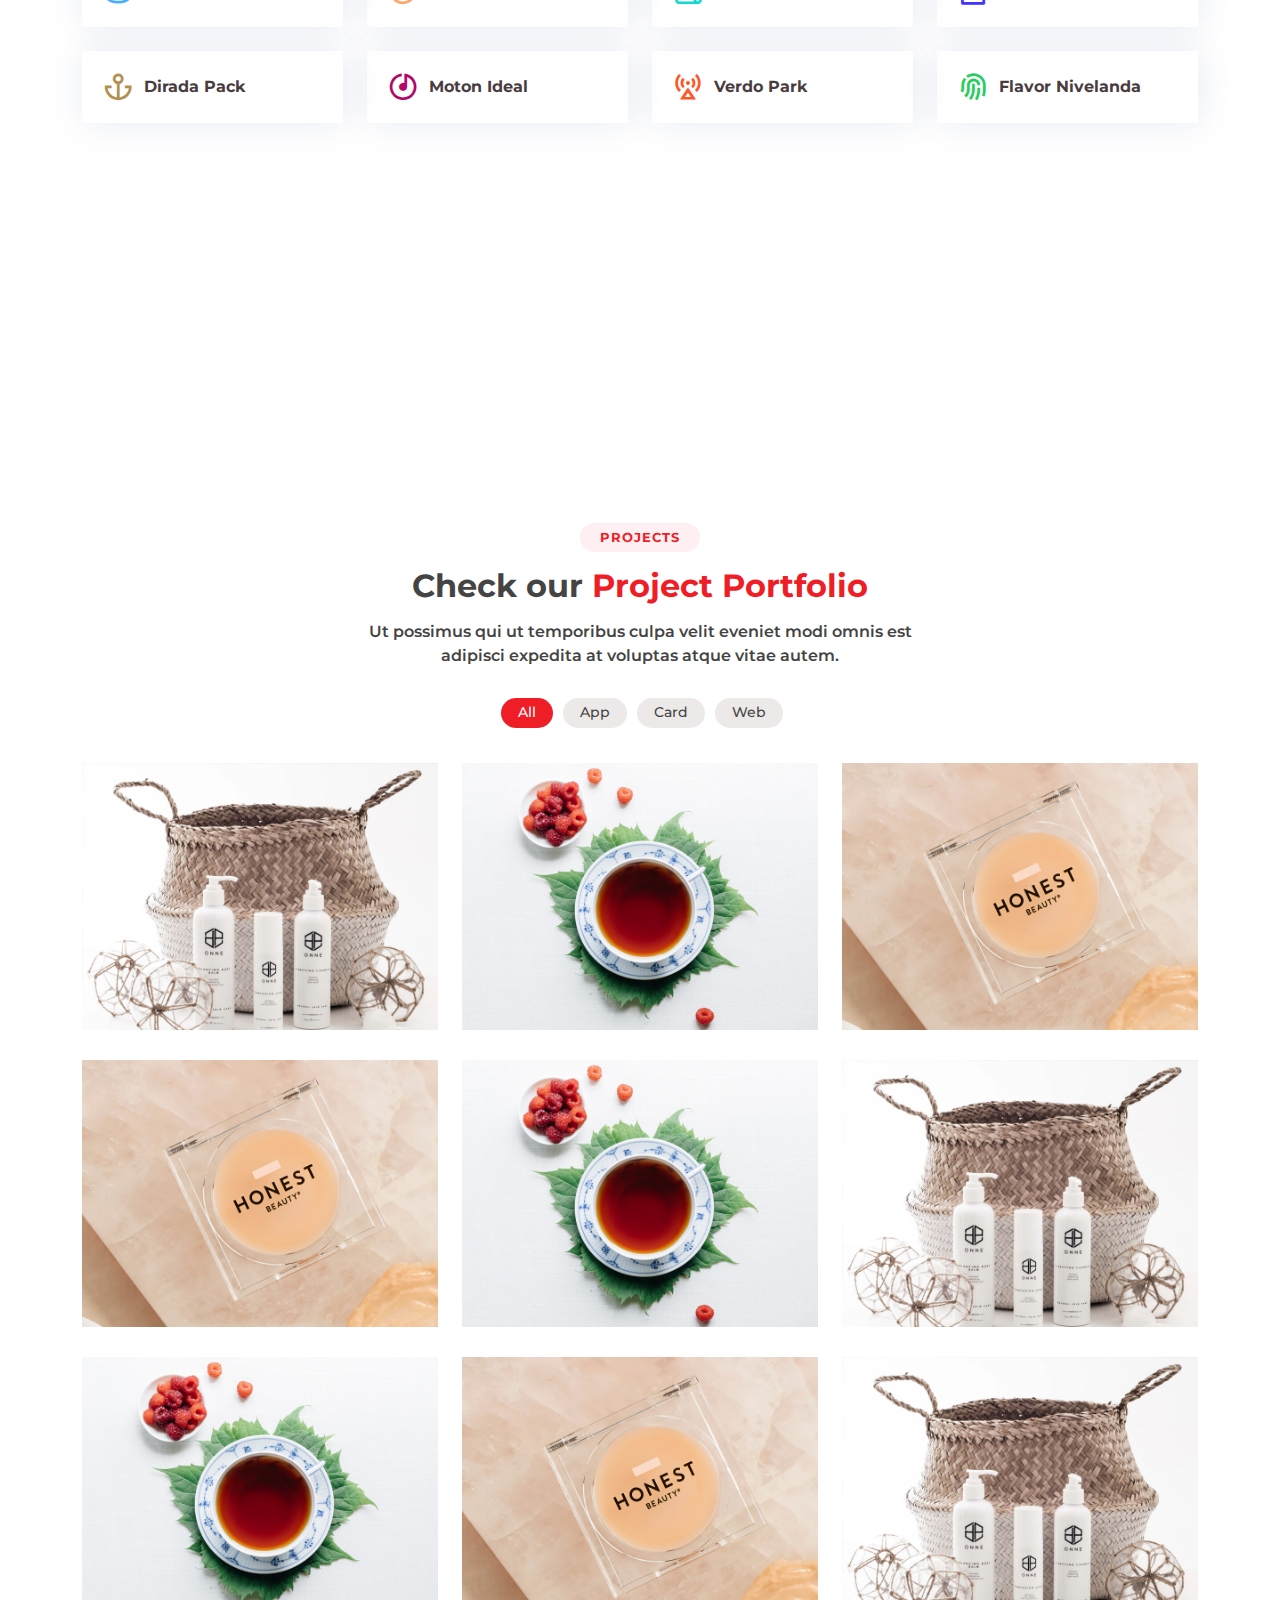
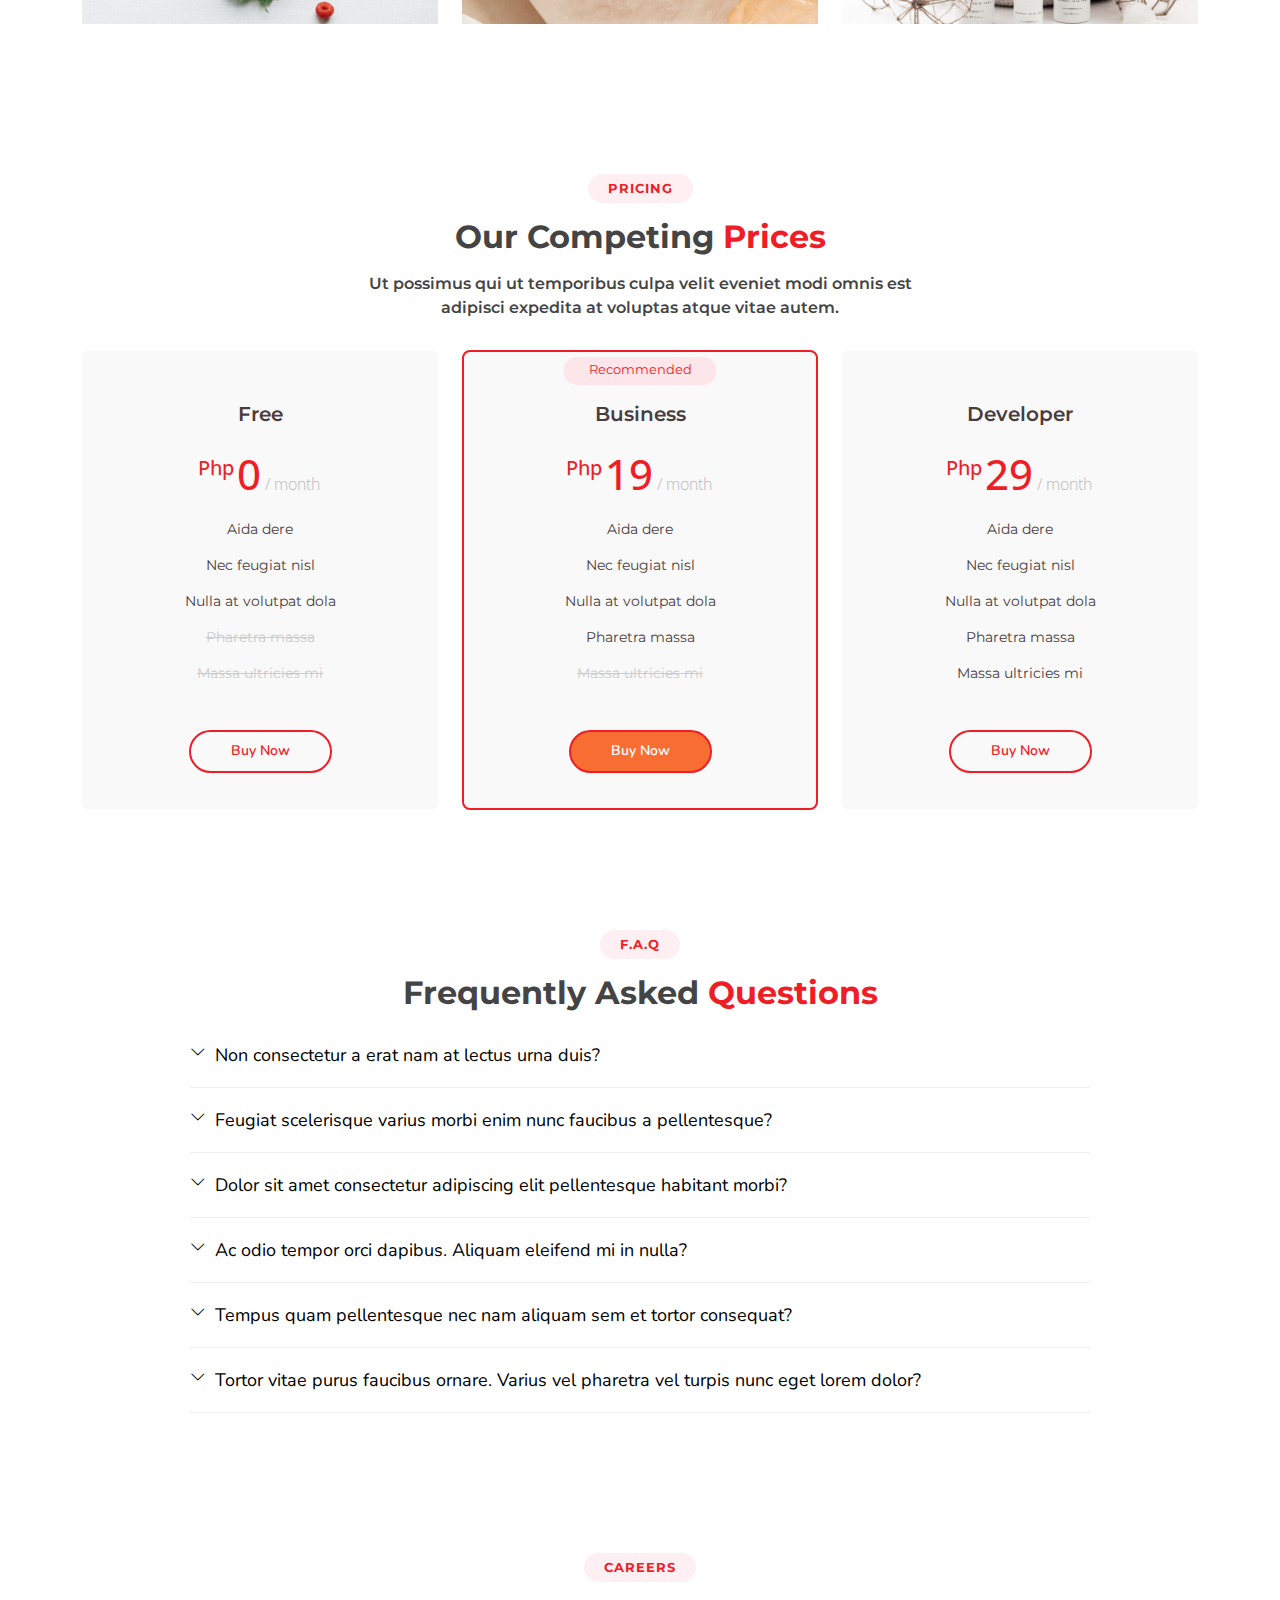
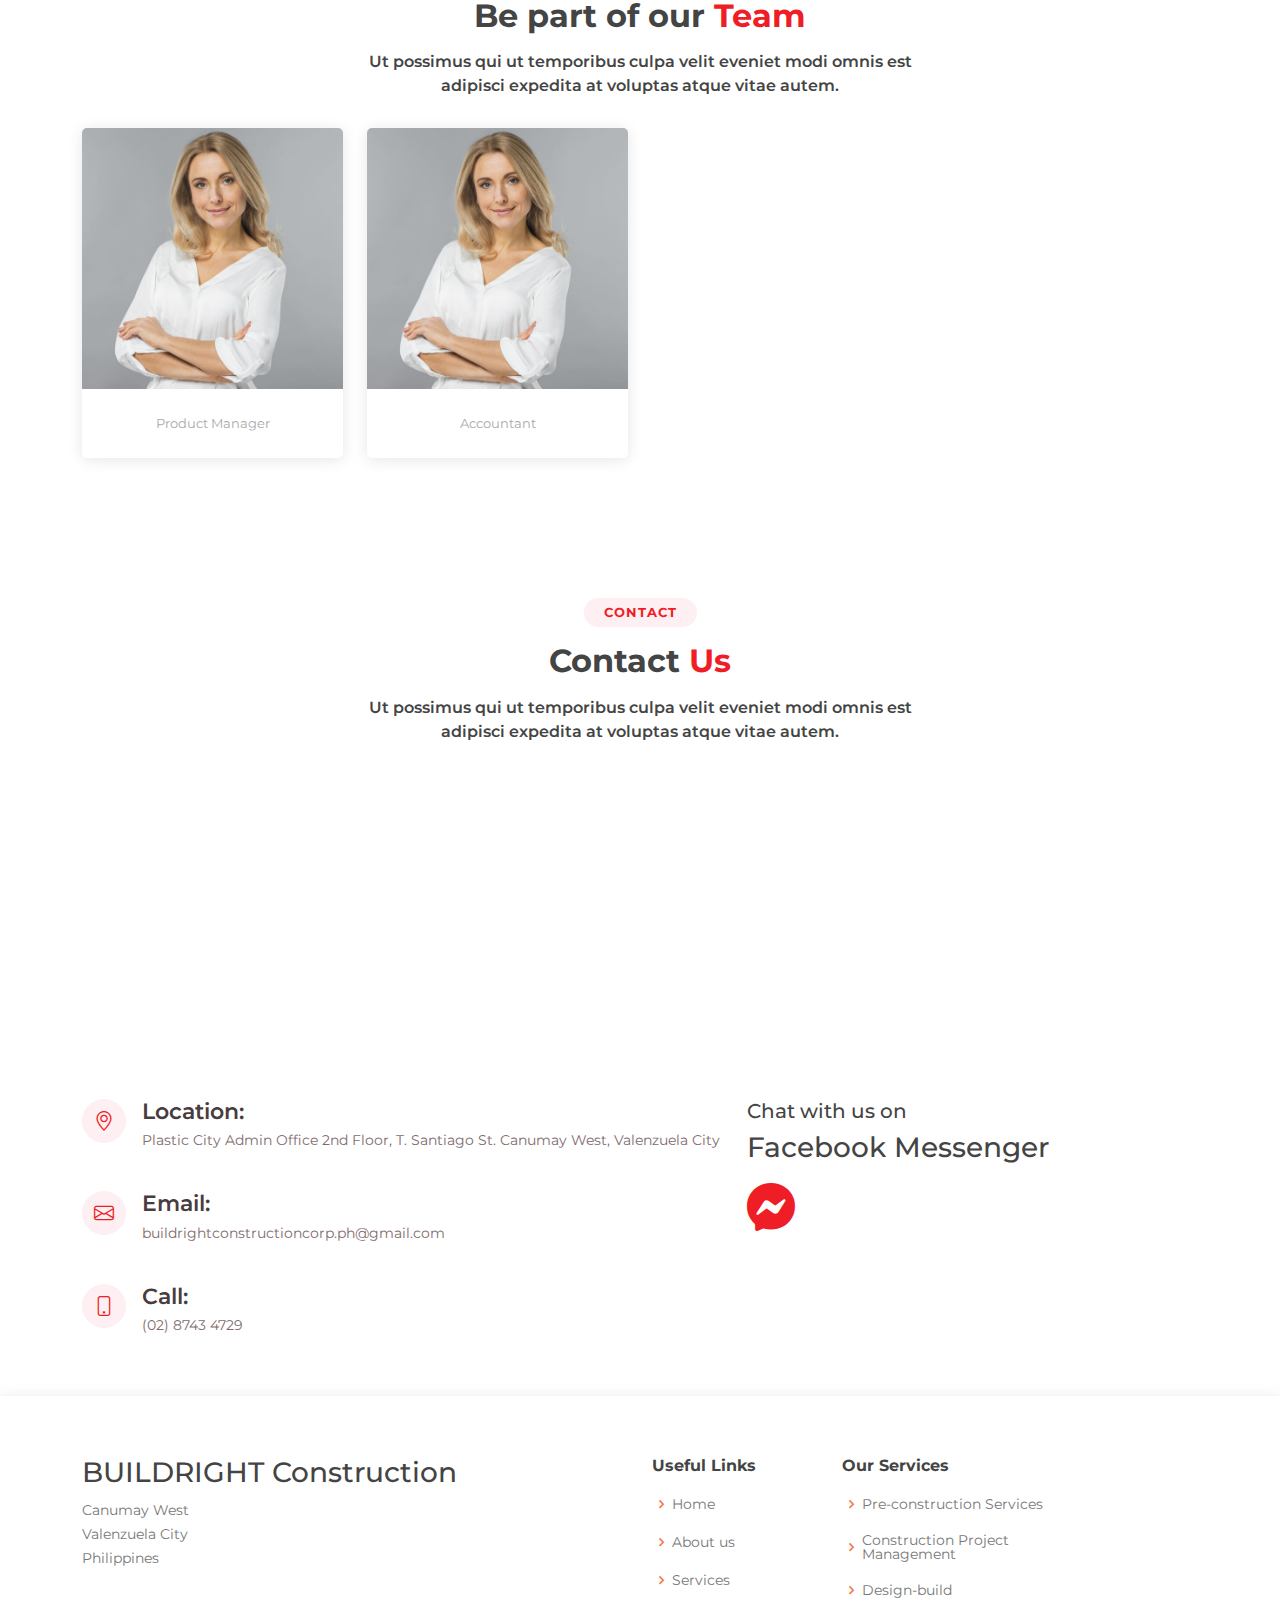
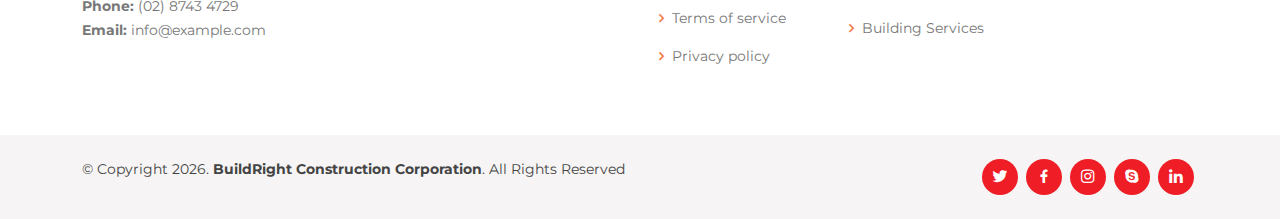
==== commit 191cb2b4: "about" ====
--- a/buildright/index.html
+++ b/buildright/index.html
@@ -6,9 +6,9 @@
   <meta content="width=device-width, initial-scale=1.0" name="viewport">
   <meta property="og:image" content="/buildright/assets/img/hero-bg.jpg" />
 
-  <title>BuildRight Construction Corp.</title>
-  <meta content="" name="description">
-  <meta content="" name="keywords">
+  <title>BuildRight Construction Corporation</title>
+  <meta content="buildRight construction" name="description">
+  <meta content="buildRight construction" name="keywords">
 
   <!-- Favicons -->
   <link href="/buildright/assets/img/favicon2.ico" rel="icon">
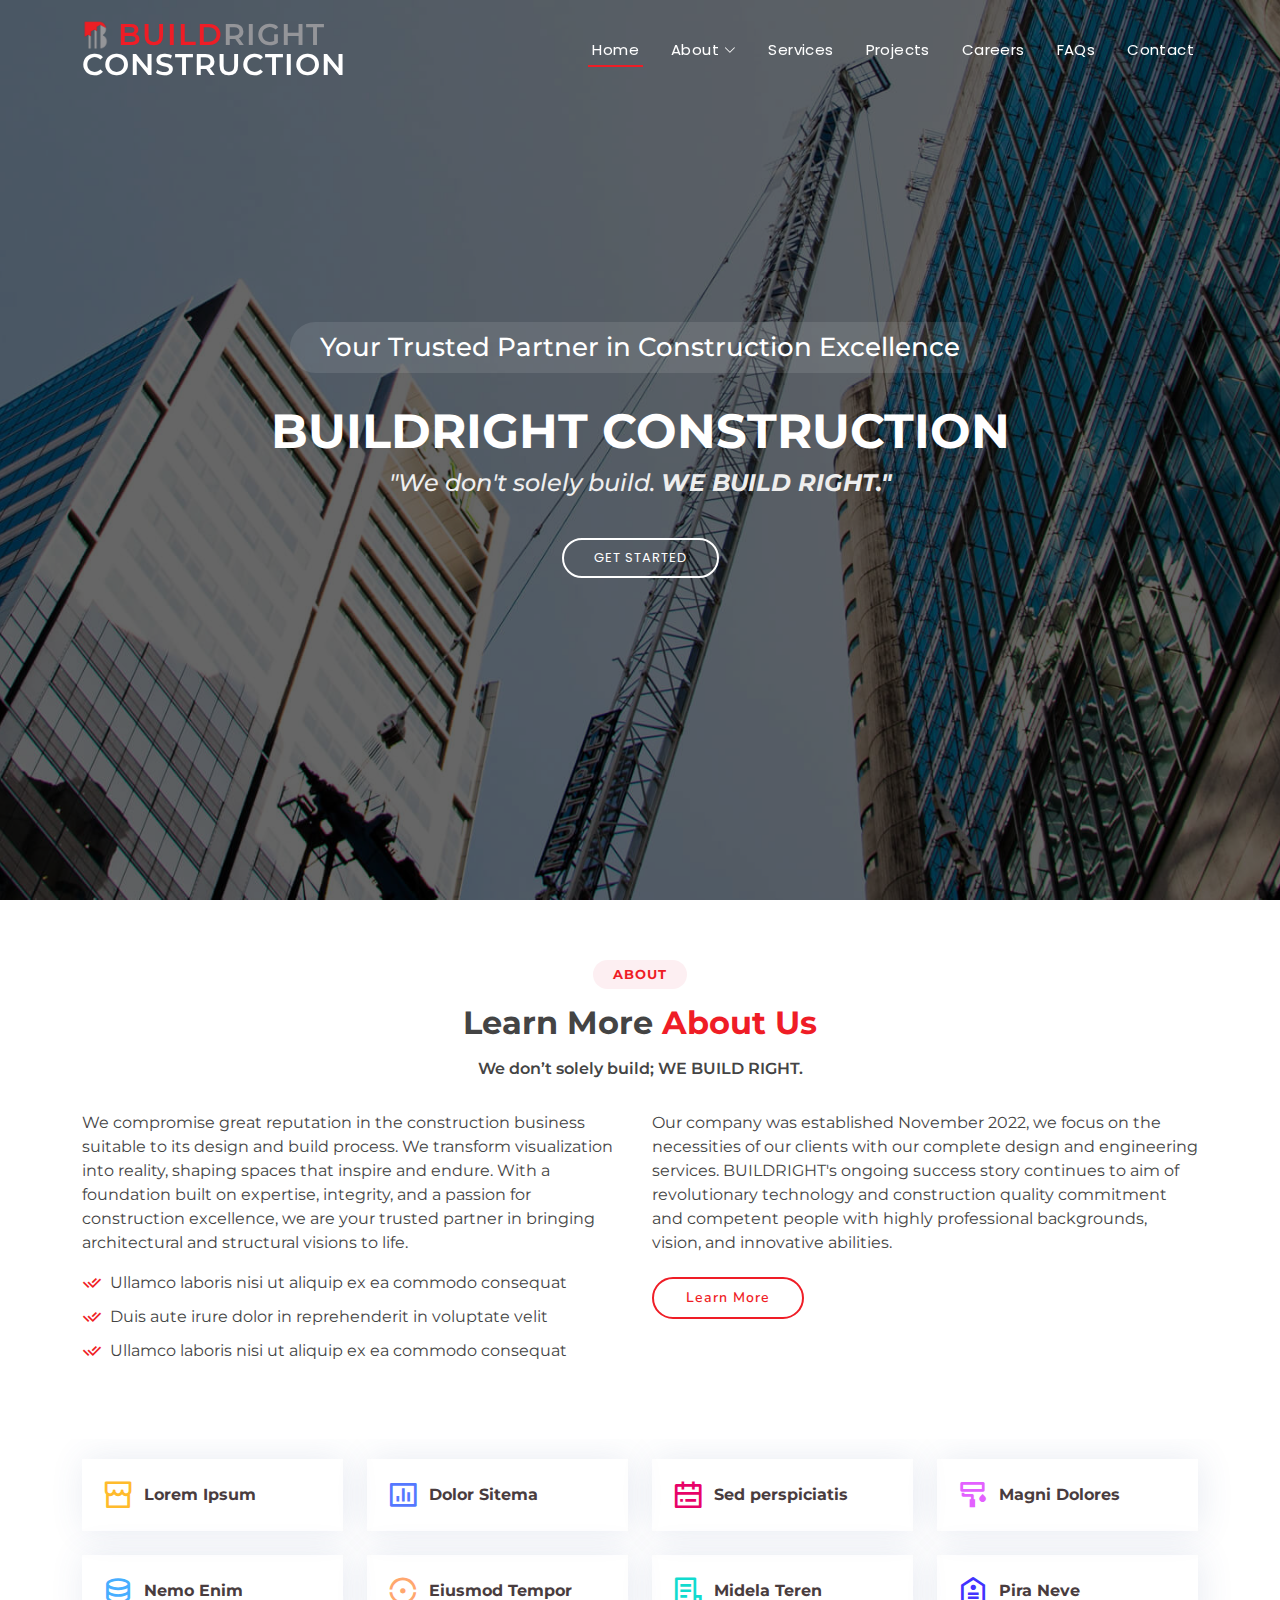
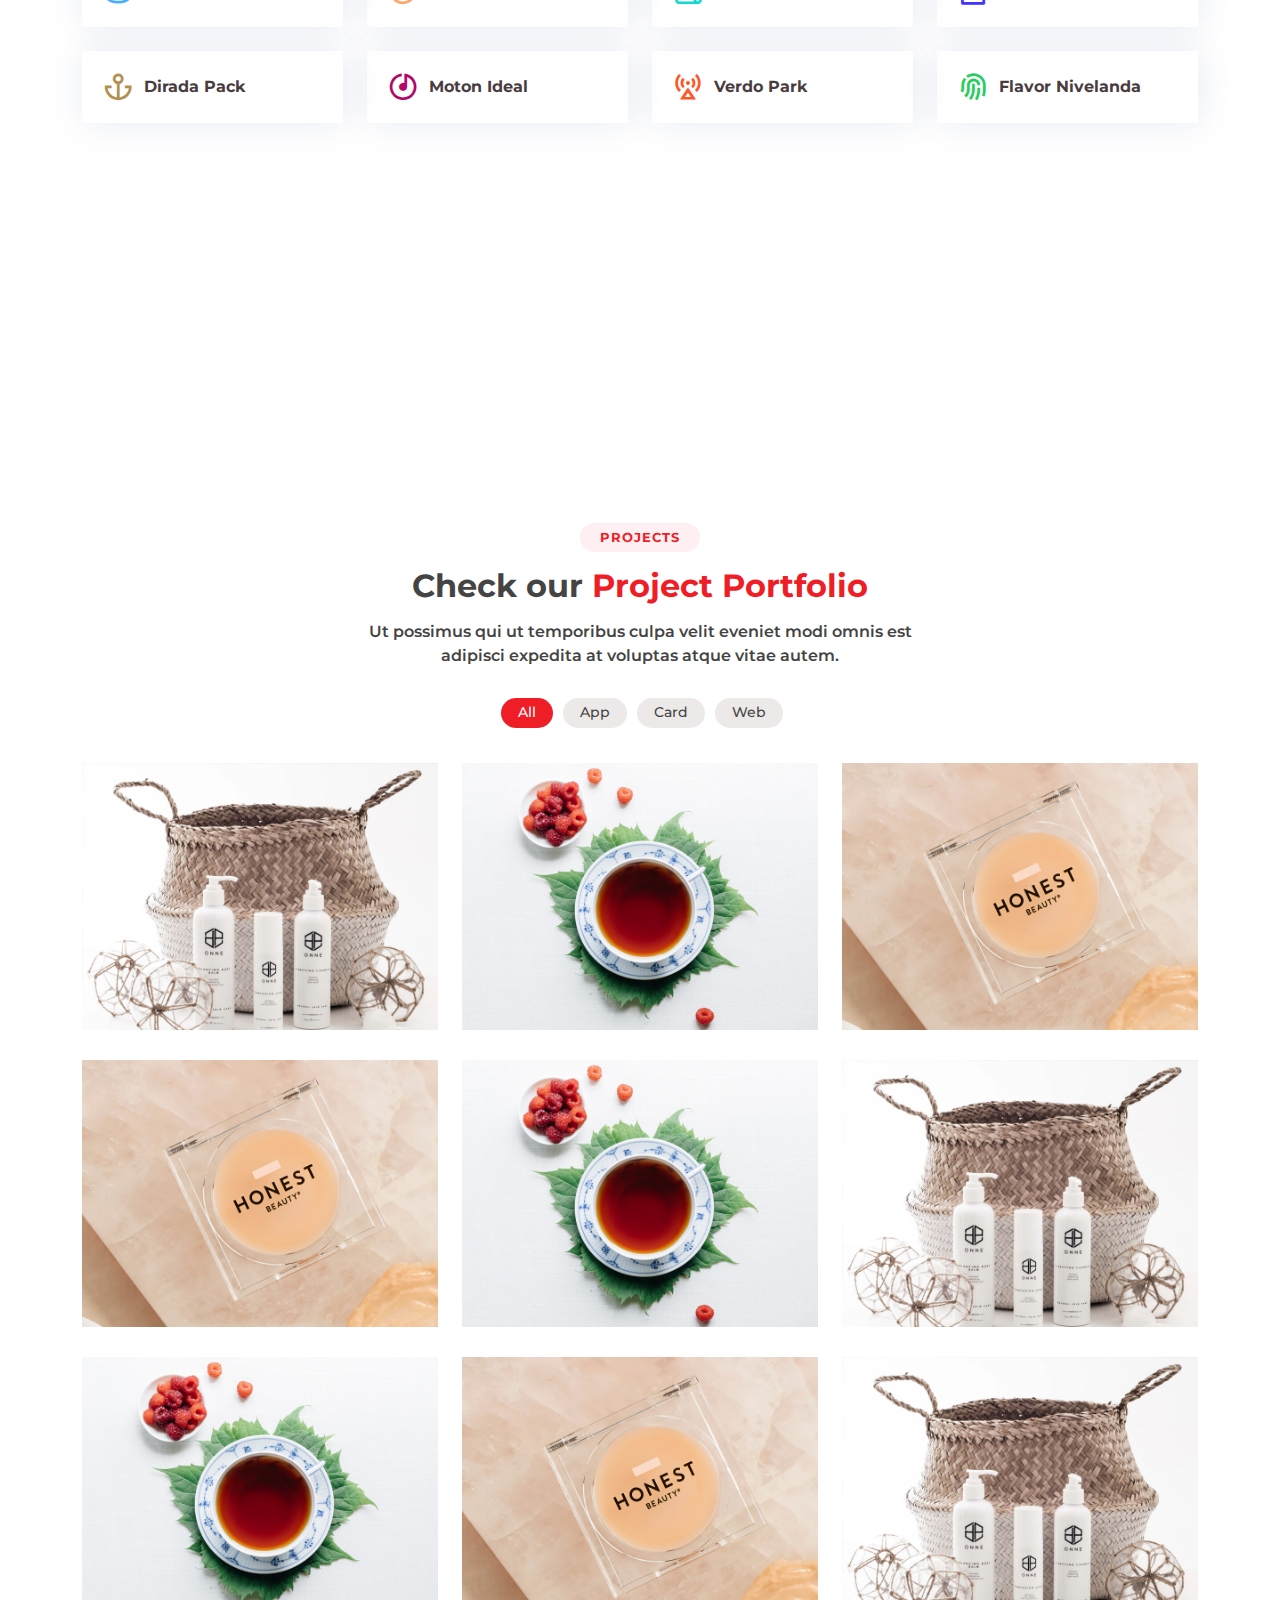
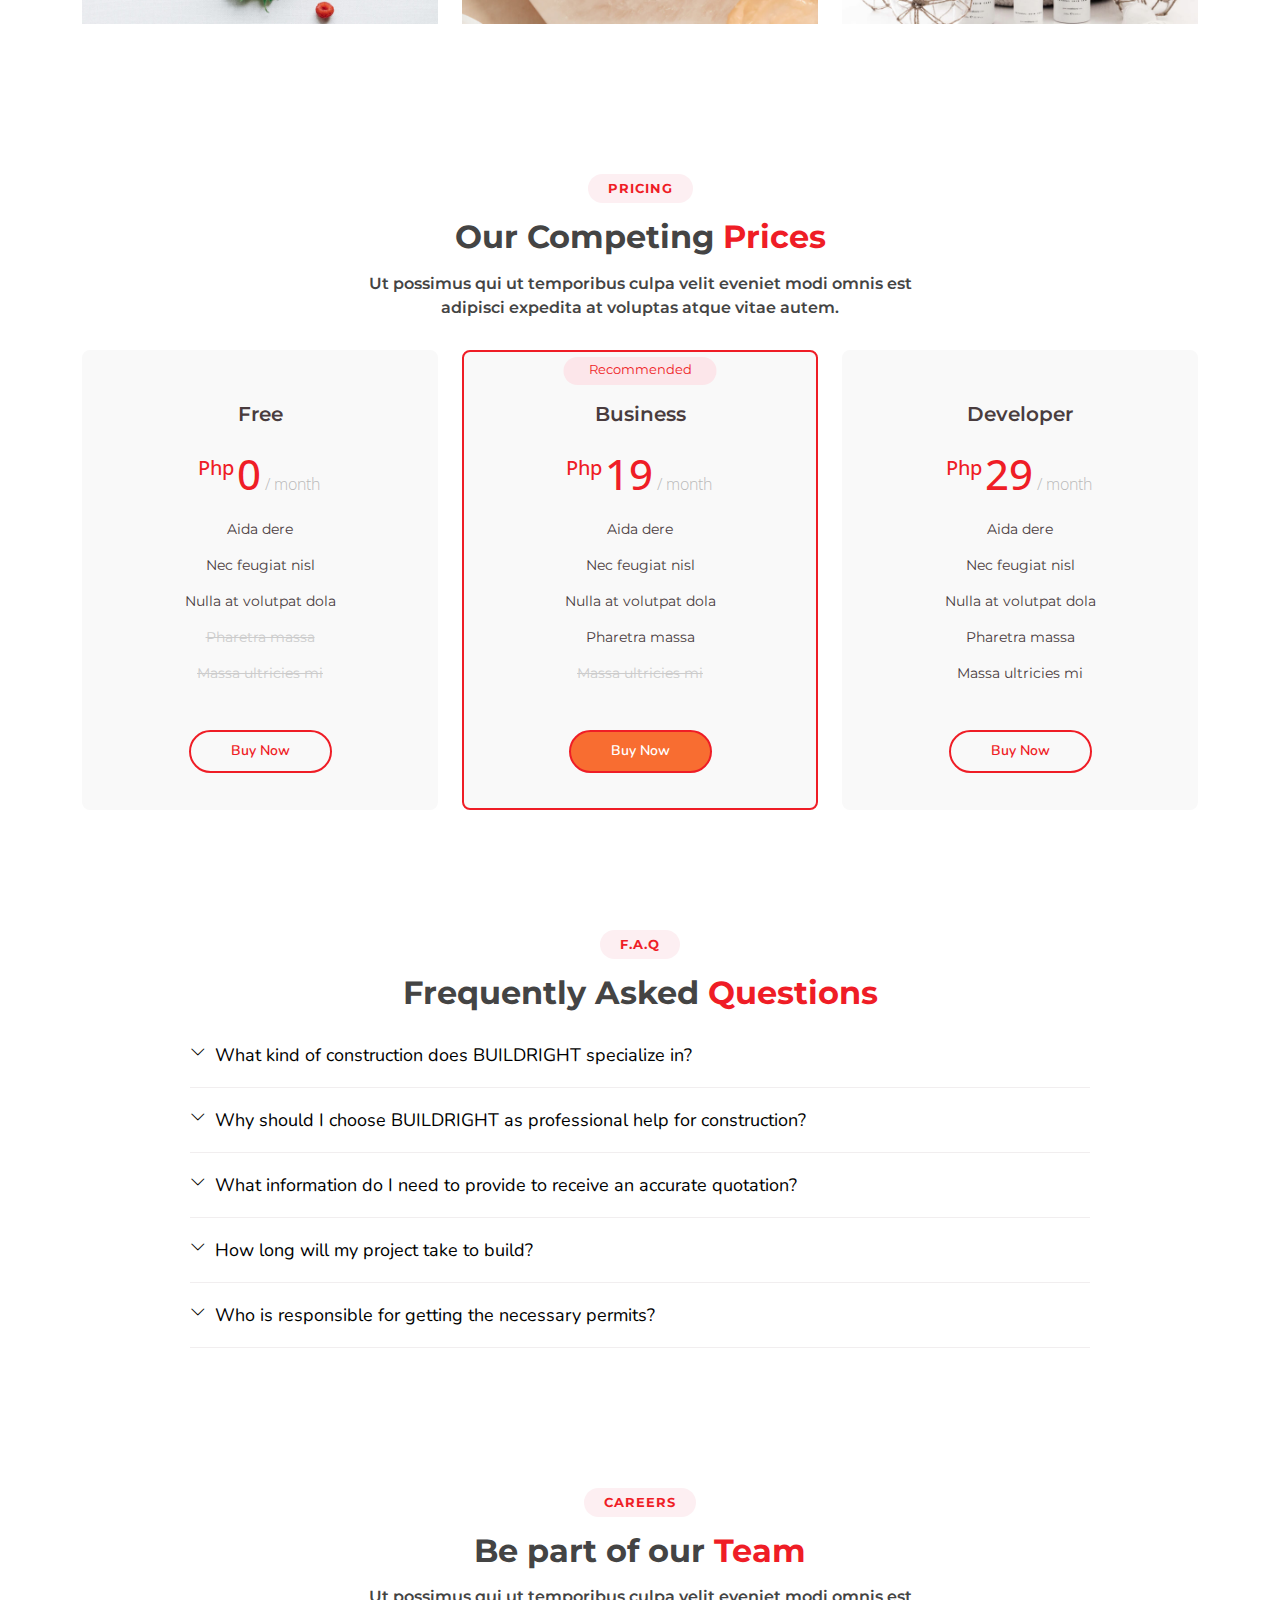
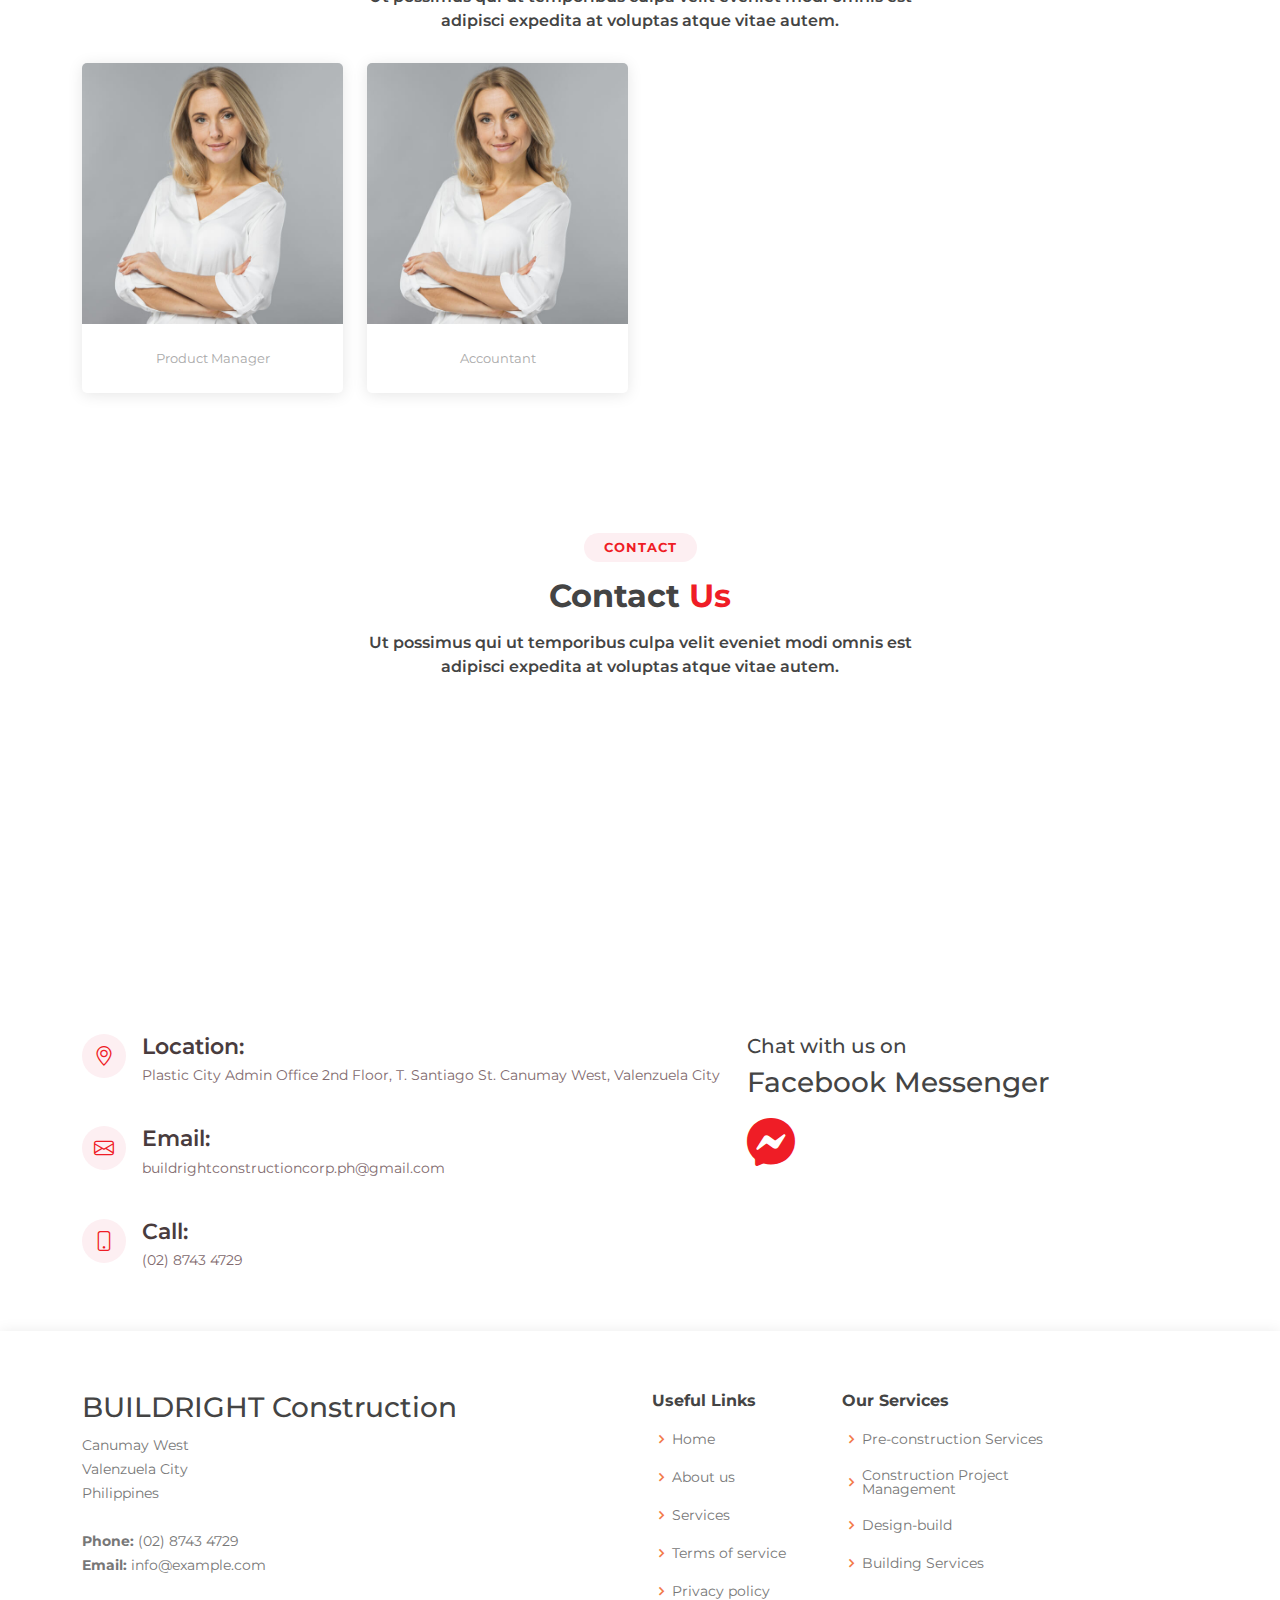
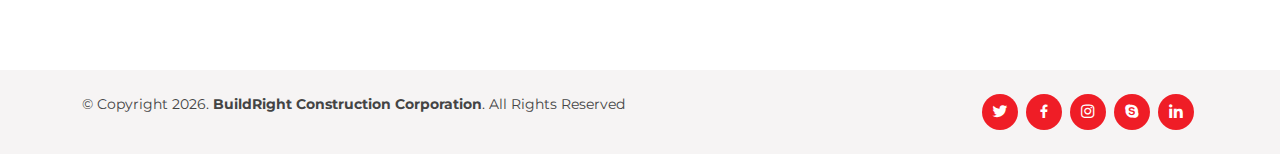
==== commit ebec3aa7: "Update index.html" ====
--- a/buildright/index.html
+++ b/buildright/index.html
@@ -6,9 +6,9 @@
   <meta content="width=device-width, initial-scale=1.0" name="viewport">
   <meta property="og:image" content="/buildright/assets/img/hero-bg.jpg" />
 
-  <title>BuildRight Construction Corporation</title>
-  <meta content="buildRight construction" name="description">
-  <meta content="buildRight construction" name="keywords">
+  <title>BuildRight Construction Corp.</title>
+  <meta content="buildright construction" name="description">
+  <meta content="buildright construction" name="keywords">
 
   <!-- Favicons -->
   <link href="/buildright/assets/img/favicon2.ico" rel="icon">
@@ -35,35 +35,41 @@
   <header id="header" class="fixed-top ">
     <div class="container d-flex align-items-center justify-content-between">
 
-      <h3 class="logo"><a href="#"><img src="/buildright/assets/img/BR_LOGO.png"><span style="color:#EF1D26;">Build</span><span style="color:#949599;">Right</span> Construction</a></h3>
+      <h3 class="logo"><a href="#"><img src="/buildright/assets/img/BR_LOGO.png" alt="BUILDRIGHT Construction Logo" style="max-height: 30px; vertical-align: top;"><span style="color:#EF1D26;"> Build</span><span style="color:#949599;">Right</span> Construction</a></h3>
       <!-- Uncomment below if you prefer to use an image logo -->
       <!-- <a href="index.html" class="logo"><img src="assets/img/logo.png" alt="" class="img-fluid"></a>-->
 
       <nav id="navbar" class="navbar">
         <ul>
           <li><a class="nav-link scrollto active" href="#hero">Home</a></li>
-          <li><a class="nav-link scrollto" href="#about">About</a></li>
+          <li class="dropdown"><a class="nav-link scrollto" href="#about"><span>About</span><i class="bi bi-chevron-down"></i></a>
+            <ul>
+                <li><a href="https://buildrightconstruction.com.ph/buildright/about.html">Company Mission and Vision</a></li>
+                <li><a href="https://buildrightconstruction.com.ph/buildright/about.html">Company Culture</a></li>
+            </ul>
+          </li>
           <li><a class="nav-link scrollto" href="#pricing">Services</a></li>
           <li><a class="nav-link scrollto " href="#projects">Projects</a></li>
           <li><a class="nav-link scrollto" href="#careers">Careers</a></li>
+          <li><a class="nav-link scrollto" href="#faq">FAQs</a></li>
           <!-- <li><a href="blog.html">Blog</a></li> -->
-          <li class="dropdown"><a href="#"><span>Drop Down</span> <i class="bi bi-chevron-down"></i></a>
-            <ul>
-              <li><a href="#">Drop Down 1</a></li>
-              <li class="dropdown"><a href="#"><span>Deep Drop Down</span> <i class="bi bi-chevron-right"></i></a>
-                <ul>
-                  <li><a href="#">Deep Drop Down 1</a></li>
-                  <li><a href="#">Deep Drop Down 2</a></li>
-                  <li><a href="#">Deep Drop Down 3</a></li>
-                  <li><a href="#">Deep Drop Down 4</a></li>
-                  <li><a href="#">Deep Drop Down 5</a></li>
-                </ul>
-              </li>
-              <li><a href="#">Drop Down 2</a></li>
-              <li><a href="#">Drop Down 3</a></li>
-              <li><a href="#">Drop Down 4</a></li>
-            </ul>
-          </li>
+          <!--<li class="dropdown"><a href="#"><span>Drop Down</span> <i class="bi bi-chevron-down"></i></a>-->
+          <!--  <ul>-->
+          <!--    <li><a href="#">Drop Down 1</a></li>-->
+          <!--    <li class="dropdown"><a href="#"><span>Deep Drop Down</span> <i class="bi bi-chevron-right"></i></a>-->
+          <!--      <ul>-->
+          <!--        <li><a href="#">Deep Drop Down 1</a></li>-->
+          <!--        <li><a href="#">Deep Drop Down 2</a></li>-->
+          <!--        <li><a href="#">Deep Drop Down 3</a></li>-->
+          <!--        <li><a href="#">Deep Drop Down 4</a></li>-->
+          <!--        <li><a href="#">Deep Drop Down 5</a></li>-->
+          <!--      </ul>-->
+          <!--    </li>-->
+          <!--    <li><a href="#">Drop Down 2</a></li>-->
+          <!--    <li><a href="#">Drop Down 3</a></li>-->
+          <!--    <li><a href="#">Drop Down 4</a></li>-->
+          <!--  </ul>-->
+          <!--</li>-->
           <li><a class="nav-link scrollto" href="#contact">Contact</a></li>
         </ul>
         <i class="bi bi-list mobile-nav-toggle"></i>
@@ -115,7 +121,7 @@
                 to aim of revolutionary technology and construction quality commitment and competent people
                 with highly professional backgrounds, vision, and innovative abilities.
             </p>
-            <a href="#" class="btn-learn-more">Learn More</a>
+            <a href="https://buildrightconstruction.com.ph/buildright/about.html" class="btn-learn-more">Learn More</a>
           </div>
         </div>
 
@@ -295,7 +301,7 @@
               <h4>App 1</h4>
               <p>App</p>
               <a href="/buildright/assets/img/portfolio/portfolio-1.jpg" data-gallery="portfolioGallery" class="portfolio-lightbox preview-link" title="App 1"><i class="bx bx-plus"></i></a>
-              <a href="portfolio-details.html" class="details-link" title="More Details"><i class="bx bx-link"></i></a>
+              <a href="https://buildrightconstruction.com.ph/buildright/portfolio-details.html" class="details-link" title="More Details"><i class="bx bx-link"></i></a>
             </div>
           </div>
 
@@ -305,7 +311,7 @@
               <h4>Web 3</h4>
               <p>Web</p>
               <a href="/buildright/assets/img/portfolio/portfolio-2.jpg" data-gallery="portfolioGallery" class="portfolio-lightbox preview-link" title="Web 3"><i class="bx bx-plus"></i></a>
-              <a href="portfolio-details.html" class="details-link" title="More Details"><i class="bx bx-link"></i></a>
+              <a href="https://buildrightconstruction.com.ph/buildright/portfolio-details.html" class="details-link" title="More Details"><i class="bx bx-link"></i></a>
             </div>
           </div>
 
@@ -315,7 +321,7 @@
               <h4>App 2</h4>
               <p>App</p>
               <a href="/buildright/assets/img/portfolio/portfolio-4.jpg" data-gallery="portfolioGallery" class="portfolio-lightbox preview-link" title="App 2"><i class="bx bx-plus"></i></a>
-              <a href="portfolio-details.html" class="details-link" title="More Details"><i class="bx bx-link"></i></a>
+              <a href="https://buildrightconstruction.com.ph/buildright/portfolio-details.html" class="details-link" title="More Details"><i class="bx bx-link"></i></a>
             </div>
           </div>
 
@@ -325,7 +331,7 @@
               <h4>Card 2</h4>
               <p>Card</p>
               <a href="/buildright/assets/img/portfolio/portfolio-4.jpg" data-gallery="portfolioGallery" class="portfolio-lightbox preview-link" title="Card 2"><i class="bx bx-plus"></i></a>
-              <a href="portfolio-details.html" class="details-link" title="More Details"><i class="bx bx-link"></i></a>
+              <a href="https://buildrightconstruction.com.ph/buildright/portfolio-details.html" class="details-link" title="More Details"><i class="bx bx-link"></i></a>
             </div>
           </div>
 
@@ -335,7 +341,7 @@
               <h4>Web 2</h4>
               <p>Web</p>
               <a href="/buildright/assets/img/portfolio/portfolio-2.jpg" data-gallery="portfolioGallery" class="portfolio-lightbox preview-link" title="Web 2"><i class="bx bx-plus"></i></a>
-              <a href="portfolio-details.html" class="details-link" title="More Details"><i class="bx bx-link"></i></a>
+              <a href="https://buildrightconstruction.com.ph/buildright/portfolio-details.html" class="details-link" title="More Details"><i class="bx bx-link"></i></a>
             </div>
           </div>
 
@@ -345,7 +351,7 @@
               <h4>App 3</h4>
               <p>App</p>
               <a href="/buildright/assets/img/portfolio/portfolio-1.jpg" data-gallery="portfolioGallery" class="portfolio-lightbox preview-link" title="App 3"><i class="bx bx-plus"></i></a>
-              <a href="portfolio-details.html" class="details-link" title="More Details"><i class="bx bx-link"></i></a>
+              <a href="https://buildrightconstruction.com.ph/buildright/portfolio-details.html" class="details-link" title="More Details"><i class="bx bx-link"></i></a>
             </div>
           </div>
 
@@ -355,7 +361,7 @@
               <h4>Card 1</h4>
               <p>Card</p>
               <a href="/buildright/assets/img/portfolio/portfolio-2.jpg" data-gallery="portfolioGallery" class="portfolio-lightbox preview-link" title="Card 1"><i class="bx bx-plus"></i></a>
-              <a href="portfolio-details.html" class="details-link" title="More Details"><i class="bx bx-link"></i></a>
+              <a href="https://buildrightconstruction.com.ph/buildright/portfolio-details.html" class="details-link" title="More Details"><i class="bx bx-link"></i></a>
             </div>
           </div>
 
@@ -365,7 +371,7 @@
               <h4>Card 3</h4>
               <p>Card</p>
               <a href="/buildright/assets/img/portfolio/portfolio-4.jpg" data-gallery="portfolioGallery" class="portfolio-lightbox preview-link" title="Card 3"><i class="bx bx-plus"></i></a>
-              <a href="portfolio-details.html" class="details-link" title="More Details"><i class="bx bx-link"></i></a>
+              <a href="https://buildrightconstruction.com.ph/buildright/portfolio-details.html" class="details-link" title="More Details"><i class="bx bx-link"></i></a>
             </div>
           </div>
 
@@ -375,7 +381,7 @@
               <h4>Web 3</h4>
               <p>Web</p>
               <a href="/buildright/assets/img/portfolio/portfolio-1.jpg" data-gallery="portfolioGallery" class="portfolio-lightbox preview-link" title="Web 3"><i class="bx bx-plus"></i></a>
-              <a href="portfolio-details.html" class="details-link" title="More Details"><i class="bx bx-link"></i></a>
+              <a href="https://buildrightconstruction.com.ph/buildright/portfolio-details.html" class="details-link" title="More Details"><i class="bx bx-link"></i></a>
             </div>
           </div>
 
@@ -465,58 +471,66 @@
         <ul class="faq-list">
 
           <li>
-            <div data-bs-toggle="collapse" class="collapsed question" href="#faq1">Non consectetur a erat nam at lectus urna duis? <i class="bi bi-chevron-down icon-show"></i><i class="bi bi-chevron-up icon-close"></i></div>
+            <div data-bs-toggle="collapse" class="collapsed question" href="#faq1">What kind of construction does BUILDRIGHT specialize in? <i class="bi bi-chevron-down icon-show"></i><i class="bi bi-chevron-up icon-close"></i></div>
             <div id="faq1" class="collapse" data-bs-parent=".faq-list">
               <p>
-                Feugiat pretium nibh ipsum consequat. Tempus iaculis urna id volutpat lacus laoreet non curabitur gravida. Venenatis lectus magna fringilla urna porttitor rhoncus dolor purus non.
+                As a general contractor, BUILDRIGHT is recognized as one of the developing construction firms that specializes in Design and Build all in one package. Hence, executing all facets of establishment, from designing to finishing. We transform your visualization into reality.
               </p>
             </div>
           </li>
 
           <li>
-            <div data-bs-toggle="collapse" href="#faq2" class="collapsed question">Feugiat scelerisque varius morbi enim nunc faucibus a pellentesque? <i class="bi bi-chevron-down icon-show"></i><i class="bi bi-chevron-up icon-close"></i></div>
+            <div data-bs-toggle="collapse" href="#faq2" class="collapsed question">Why should I choose BUILDRIGHT as professional help for construction? <i class="bi bi-chevron-down icon-show"></i><i class="bi bi-chevron-up icon-close"></i></div>
             <div id="faq2" class="collapse" data-bs-parent=".faq-list">
               <p>
-                Dolor sit amet consectetur adipiscing elit pellentesque habitant morbi. Id interdum velit laoreet id donec ultrices. Fringilla phasellus faucibus scelerisque eleifend donec pretium. Est pellentesque elit ullamcorper dignissim. Mauris ultrices eros in cursus turpis massa tincidunt dui.
+                BUILDRIGHT’s pride is diligently planning our service elements - from arranging the usage of hundreds of building materials to assuring the quality of our construction. As a good contractor, our expertise and experience are building industrial, residential and commercial infrastructure. We take utmost care in carefully purchasing the construction materials, and professionally combine them to create the best possible construction quality that suits your dream and budget.
               </p>
             </div>
           </li>
 
           <li>
-            <div data-bs-toggle="collapse" href="#faq3" class="collapsed question">Dolor sit amet consectetur adipiscing elit pellentesque habitant morbi? <i class="bi bi-chevron-down icon-show"></i><i class="bi bi-chevron-up icon-close"></i></div>
+            <div data-bs-toggle="collapse" href="#faq3" class="collapsed question">What information do I need to provide to receive an accurate quotation? <i class="bi bi-chevron-down icon-show"></i><i class="bi bi-chevron-up icon-close"></i></div>
             <div id="faq3" class="collapse" data-bs-parent=".faq-list">
               <p>
-                Eleifend mi in nulla posuere sollicitudin aliquam ultrices sagittis orci. Faucibus pulvinar elementum integer enim. Sem nulla pharetra diam sit amet nisl suscipit. Rutrum tellus pellentesque eu tincidunt. Lectus urna duis convallis convallis tellus. Urna molestie at elementum eu facilisis sed odio morbi quis
+                There are numerous variables that contribute to the cost of a project, especially when constructing a one-of-a-kind and custom establishment. Considering each project has unique needs, each will be quoted individually. You can rest assure that it will benefit your project and budget.
+                <br />
+                In order for us to provide you with an accurate quote for your new project, it is best to offer as much details as possible right from the beginning.
+                <br />
+                We also liaise closely with our suppliers and sub-contractors for specific items, materials, and components to ensure that all areas of the price are precise and represent the proper material selections.
+                <br />
+                Therefore, you can rest assure that everything has been carefully taken into account when you receive our detailed quote, guaranteeing no surprises down the road.
               </p>
             </div>
           </li>
 
           <li>
-            <div data-bs-toggle="collapse" href="#faq4" class="collapsed question">Ac odio tempor orci dapibus. Aliquam eleifend mi in nulla? <i class="bi bi-chevron-down icon-show"></i><i class="bi bi-chevron-up icon-close"></i></div>
+            <div data-bs-toggle="collapse" href="#faq4" class="collapsed question">How long will my project take to build? <i class="bi bi-chevron-down icon-show"></i><i class="bi bi-chevron-up icon-close"></i></div>
             <div id="faq4" class="collapse" data-bs-parent=".faq-list">
               <p>
-                Dolor sit amet consectetur adipiscing elit pellentesque habitant morbi. Id interdum velit laoreet id donec ultrices. Fringilla phasellus faucibus scelerisque eleifend donec pretium. Est pellentesque elit ullamcorper dignissim. Mauris ultrices eros in cursus turpis massa tincidunt dui.
+                This is entirely contingent on the project's scope. Though the projected length of build time will be indicated in your contract. Additionally, our team will show the project timetable so that you are able to track the building segments.
               </p>
             </div>
           </li>
 
           <li>
-            <div data-bs-toggle="collapse" href="#faq5" class="collapsed question">Tempus quam pellentesque nec nam aliquam sem et tortor consequat? <i class="bi bi-chevron-down icon-show"></i><i class="bi bi-chevron-up icon-close"></i></div>
+            <div data-bs-toggle="collapse" href="#faq5" class="collapsed question">Who is responsible for getting the necessary permits? <i class="bi bi-chevron-down icon-show"></i><i class="bi bi-chevron-up icon-close"></i></div>
             <div id="faq5" class="collapse" data-bs-parent=".faq-list">
               <p>
-                Molestie a iaculis at erat pellentesque adipiscing commodo. Dignissim suspendisse in est ante in. Nunc vel risus commodo viverra maecenas accumsan. Sit amet nisl suscipit adipiscing bibendum est. Purus gravida quis blandit turpis cursus in
+                Permits are often part of construction work for many projects. Depending on the type of work being done, different requirements may be required to assist with the building permit. 
+                With BUILDRIGHT, you have nothing to worry about, rest assured that we will do it efficiently, expediently, and exactly as it should be done.
+
               </p>
             </div>
           </li>
 
-          <li>
-            <div data-bs-toggle="collapse" href="#faq6" class="collapsed question">Tortor vitae purus faucibus ornare. Varius vel pharetra vel turpis nunc eget lorem dolor? <i class="bi bi-chevron-down icon-show"></i><i class="bi bi-chevron-up icon-close"></i></div>
-            <div id="faq6" class="collapse" data-bs-parent=".faq-list">
-              <p>
-                Laoreet sit amet cursus sit amet dictum sit amet justo. Mauris vitae ultricies leo integer malesuada nunc vel. Tincidunt eget nullam non nisi est sit amet. Turpis nunc eget lorem dolor sed. Ut venenatis tellus in metus vulputate eu scelerisque. Pellentesque diam volutpat commodo sed egestas egestas fringilla phasellus faucibus. Nibh tellus molestie nunc non blandit massa enim nec.
-              </p>
-            </div>
-          </li>
+          <!--<li>-->
+          <!--  <div data-bs-toggle="collapse" href="#faq6" class="collapsed question">Tortor vitae purus faucibus ornare. Varius vel pharetra vel turpis nunc eget lorem dolor? <i class="bi bi-chevron-down icon-show"></i><i class="bi bi-chevron-up icon-close"></i></div>-->
+          <!--  <div id="faq6" class="collapse" data-bs-parent=".faq-list">-->
+          <!--    <p>-->
+          <!--      Laoreet sit amet cursus sit amet dictum sit amet justo. Mauris vitae ultricies leo integer malesuada nunc vel. Tincidunt eget nullam non nisi est sit amet. Turpis nunc eget lorem dolor sed. Ut venenatis tellus in metus vulputate eu scelerisque. Pellentesque diam volutpat commodo sed egestas egestas fringilla phasellus faucibus. Nibh tellus molestie nunc non blandit massa enim nec.-->
+          <!--    </p>-->
+          <!--  </div>-->
+          <!--</li>-->
 
         </ul>
 
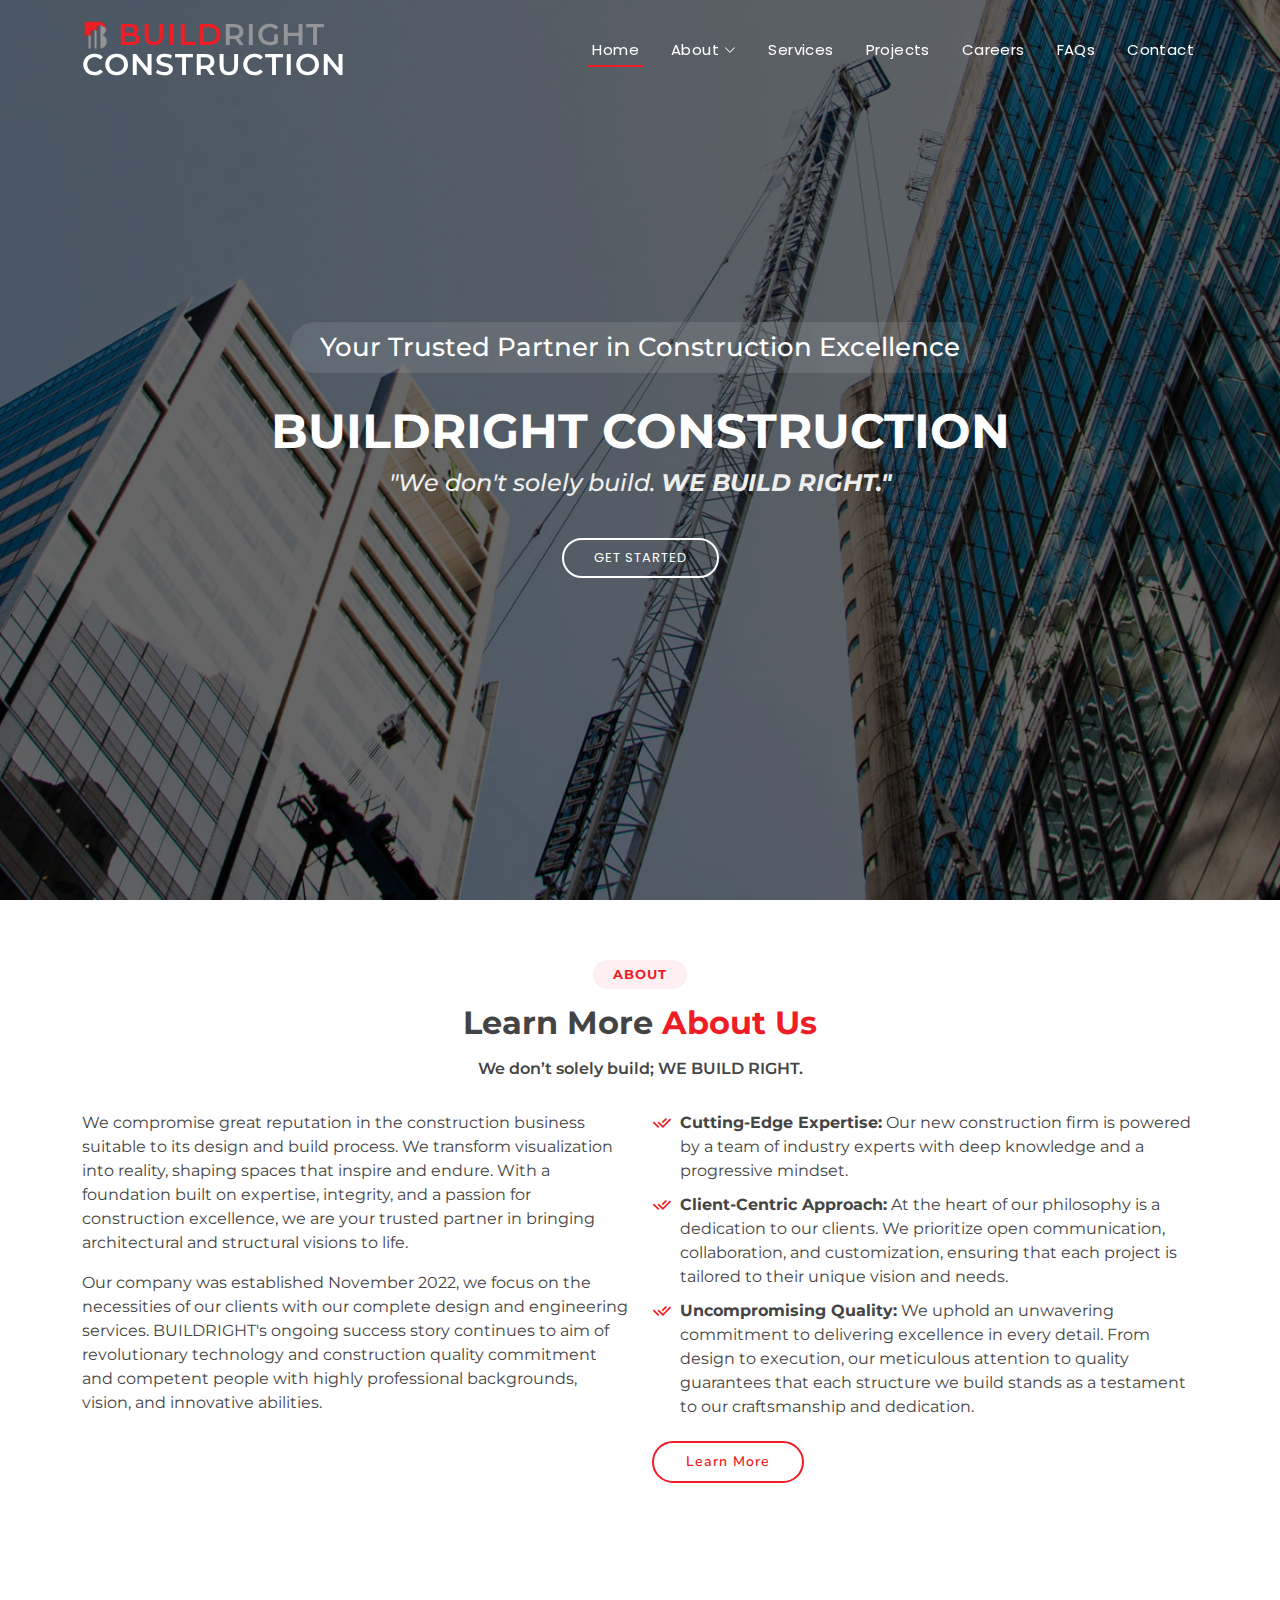
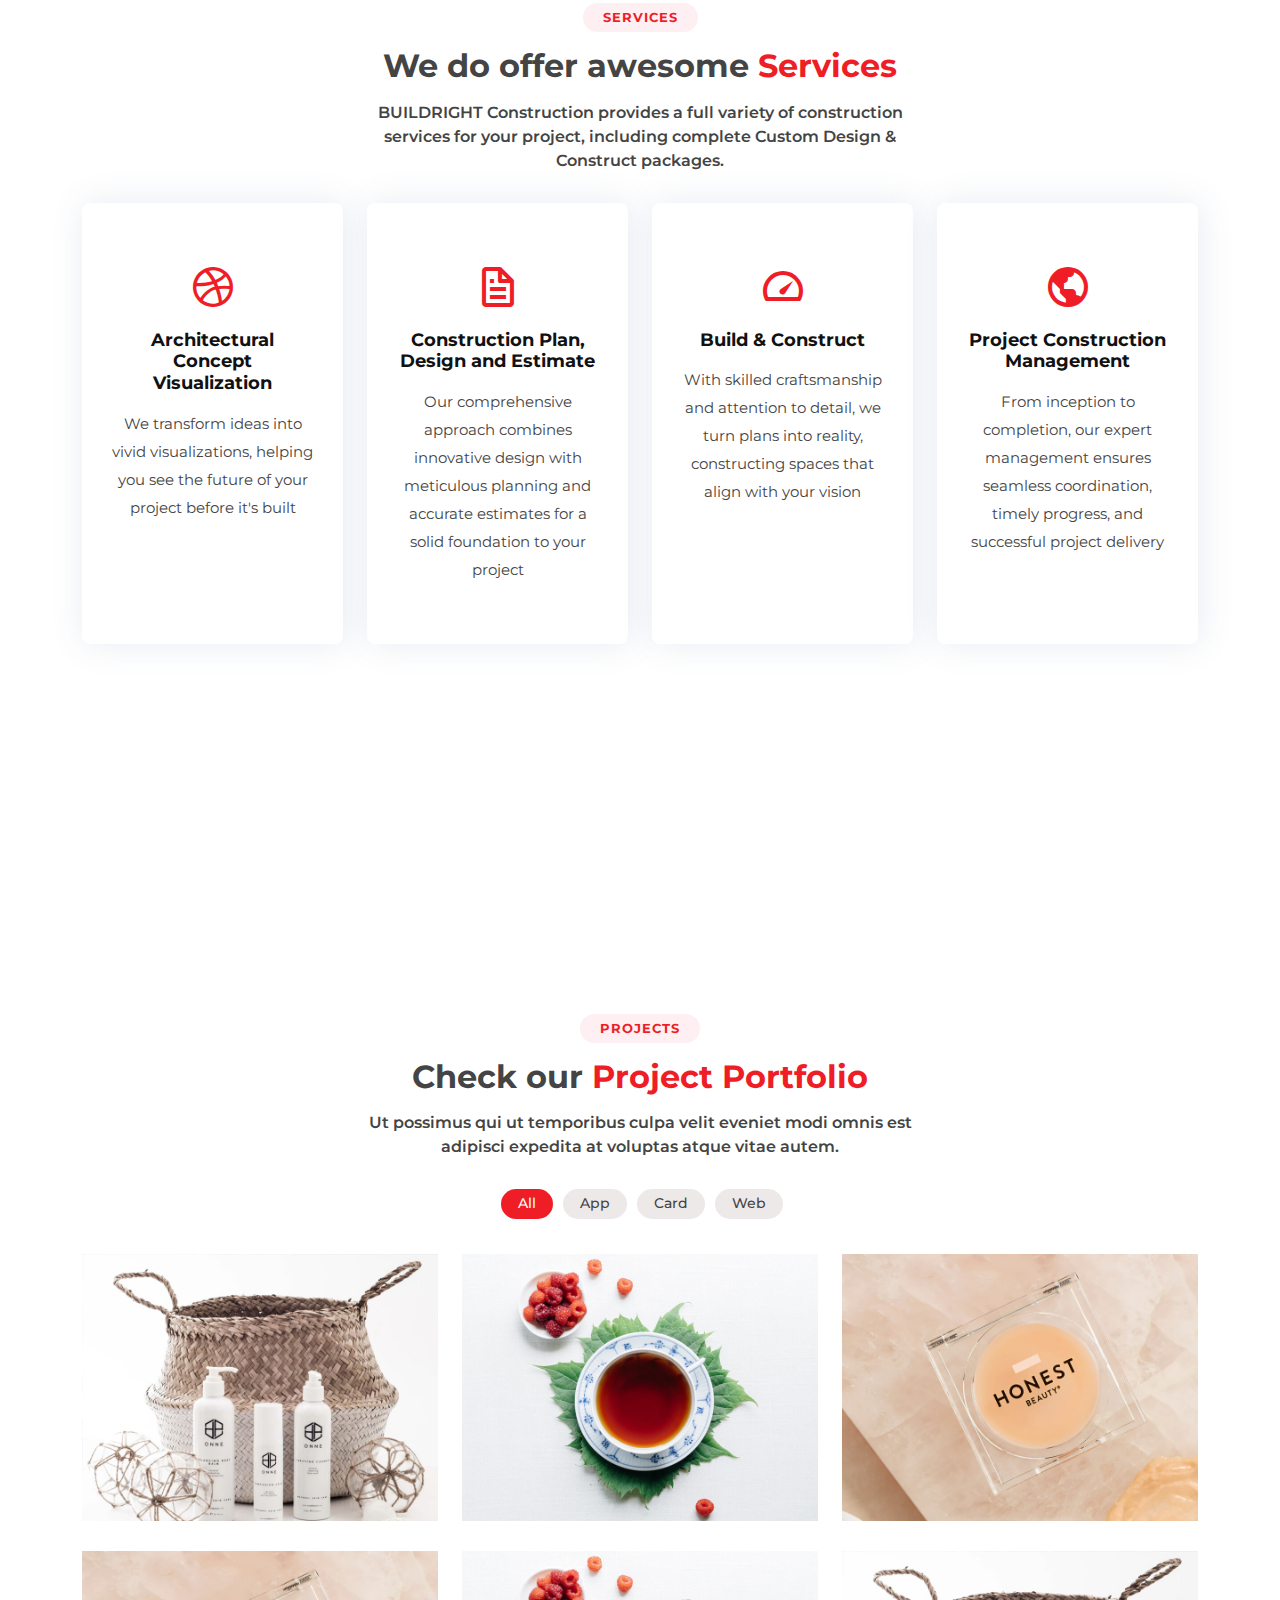
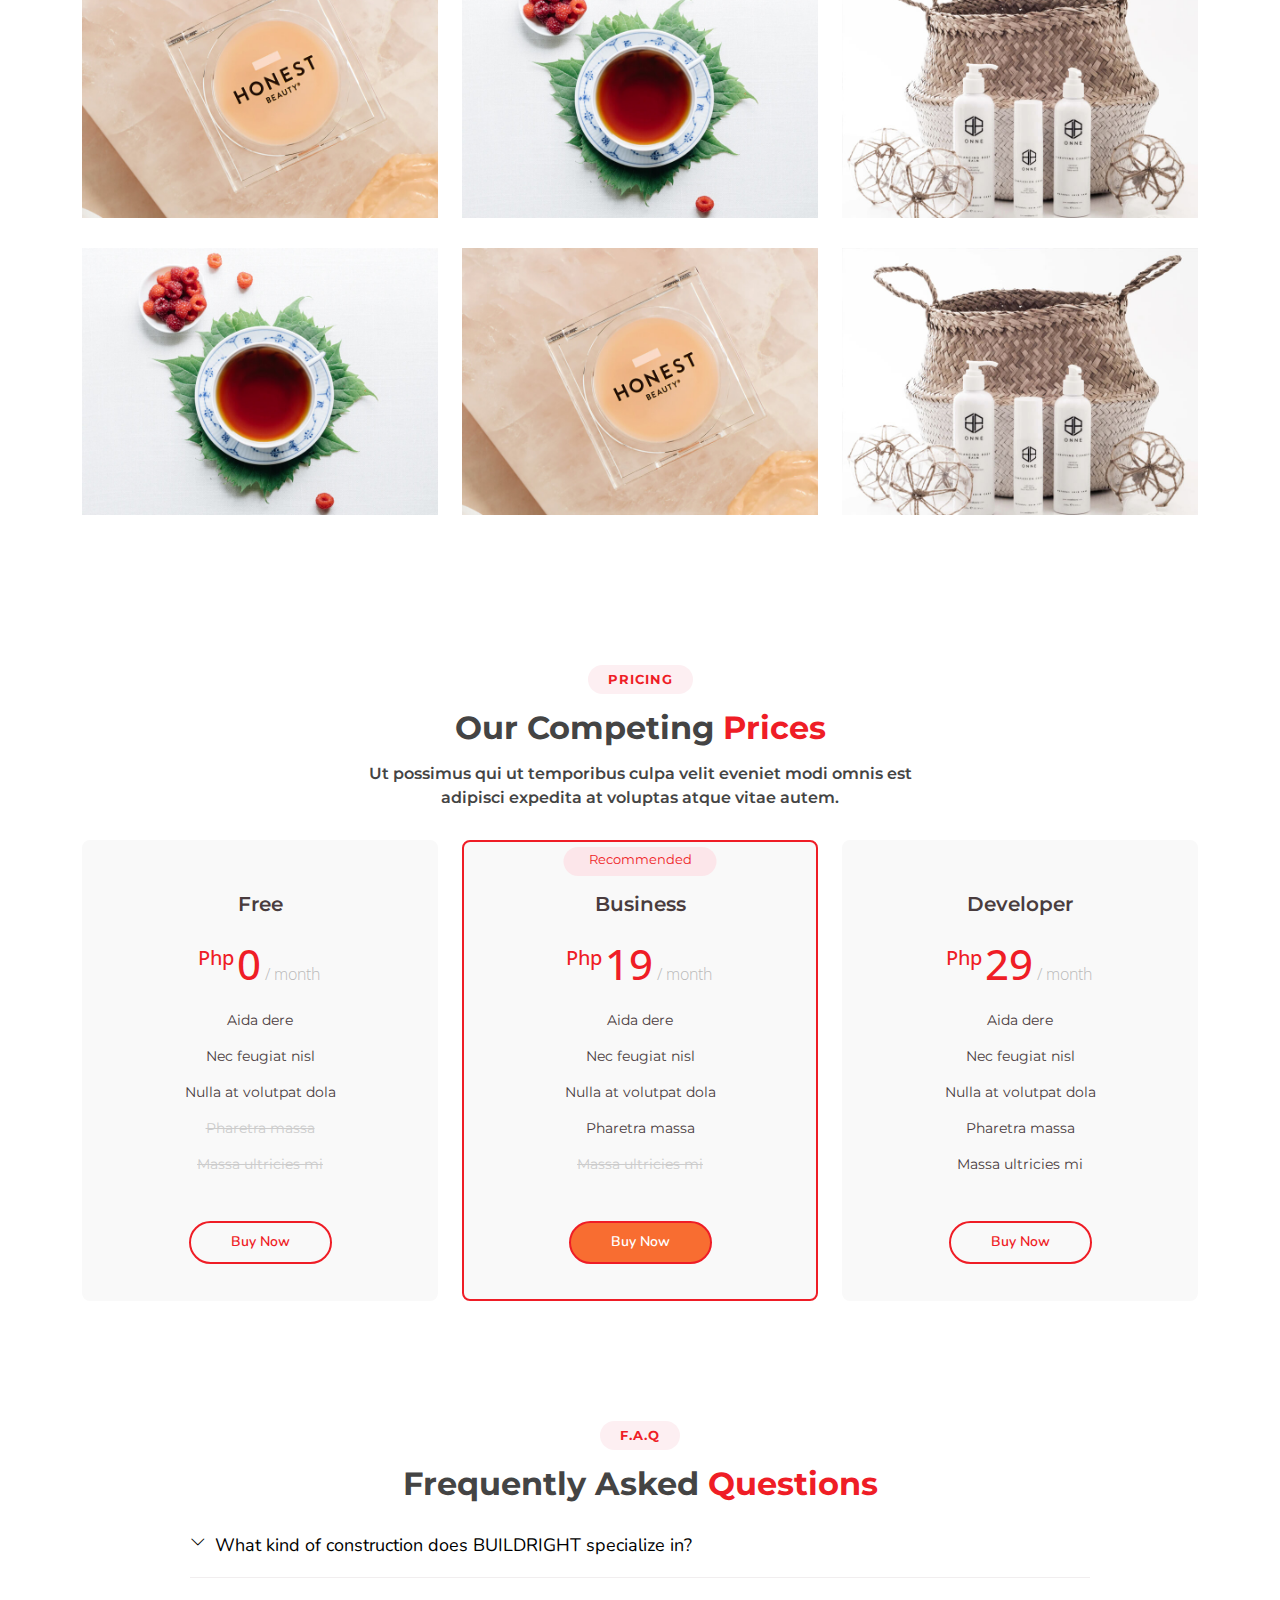
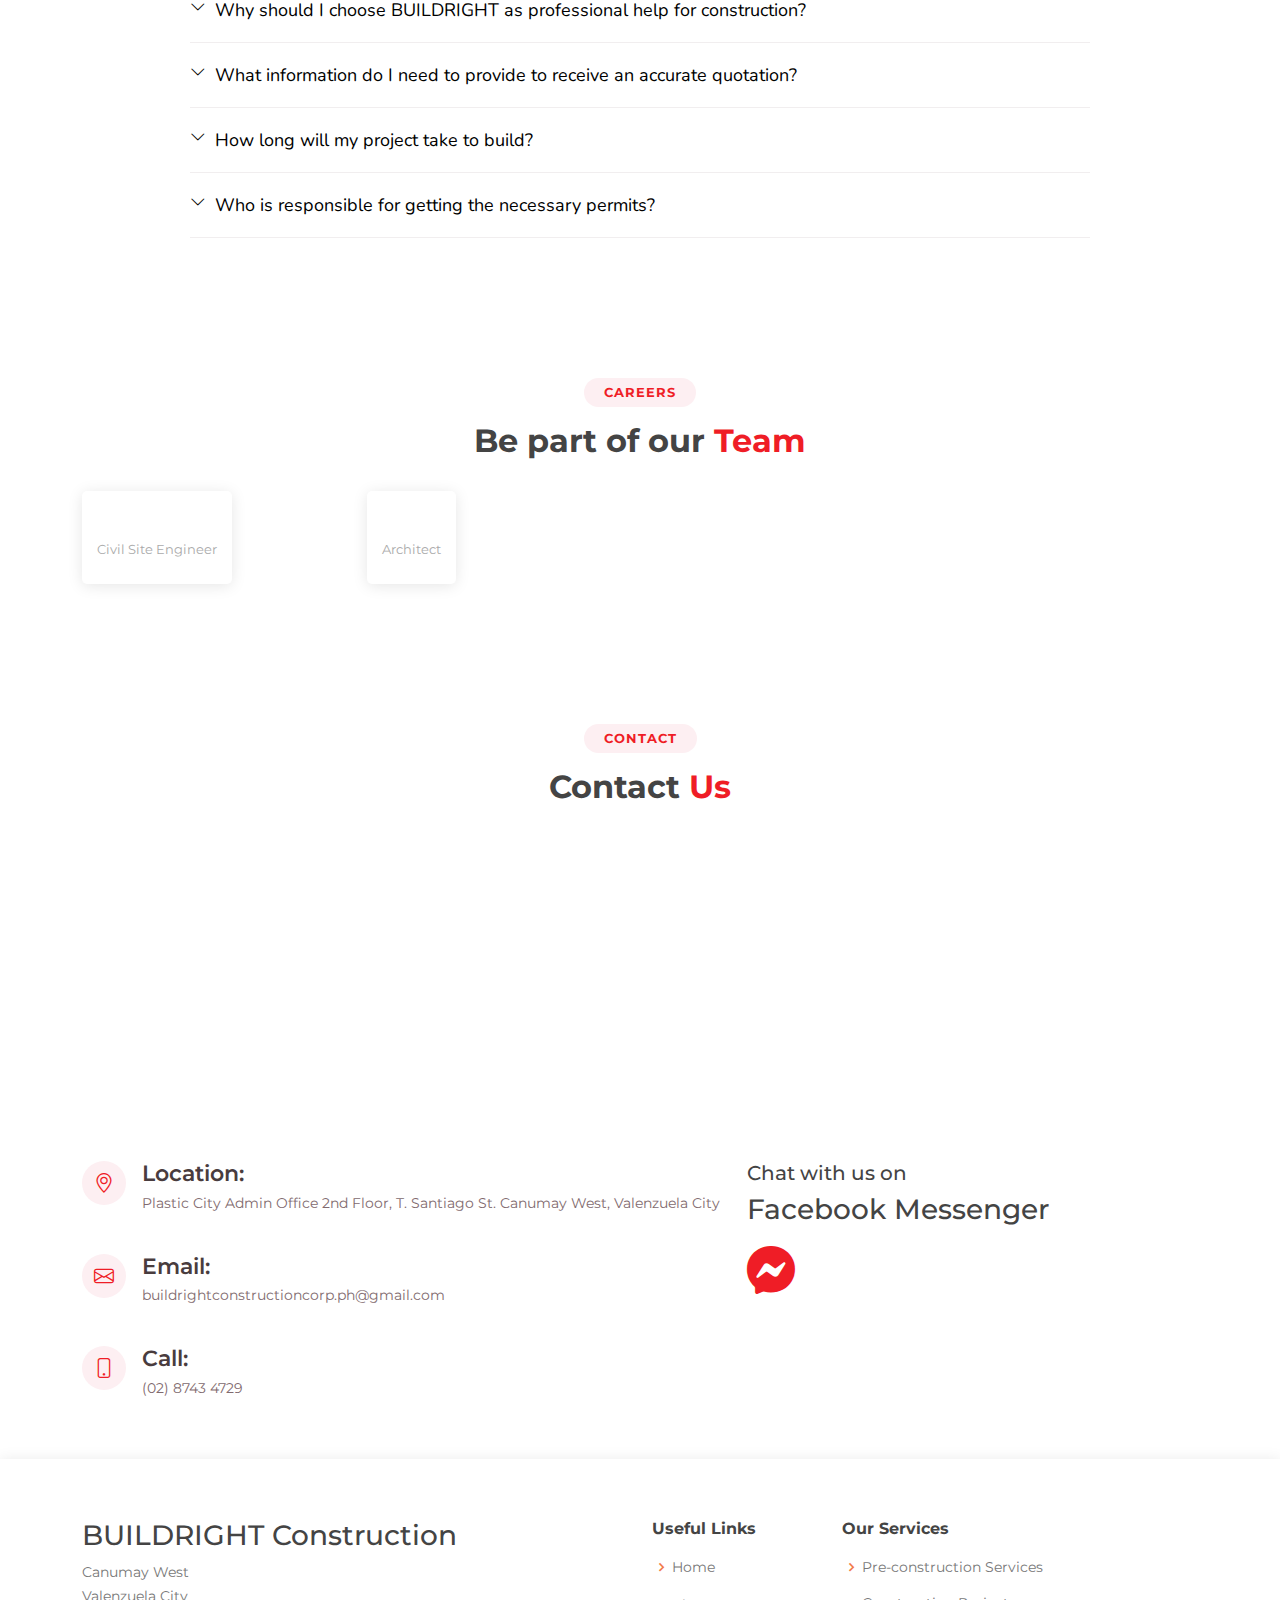
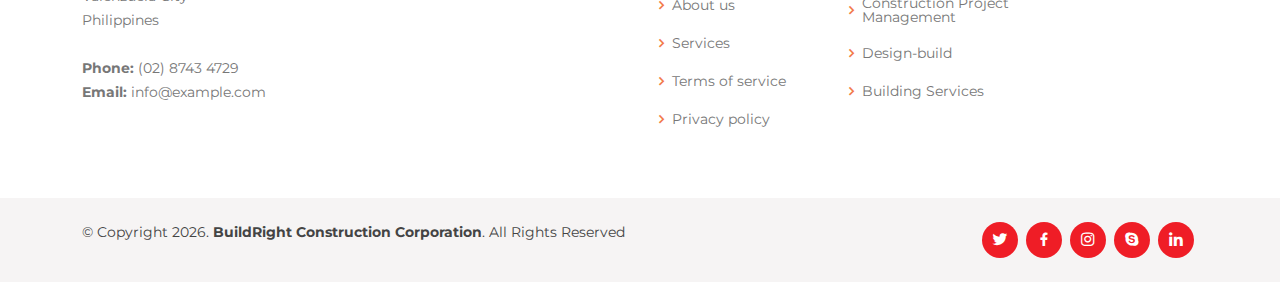
==== commit 331c246f: "Update index.html" ====
--- a/buildright/index.html
+++ b/buildright/index.html
@@ -48,7 +48,7 @@
                 <li><a href="https://buildrightconstruction.com.ph/buildright/about.html">Company Culture</a></li>
             </ul>
           </li>
-          <li><a class="nav-link scrollto" href="#pricing">Services</a></li>
+          <li><a class="nav-link scrollto" href="#services">Services</a></li>
           <li><a class="nav-link scrollto " href="#projects">Projects</a></li>
           <li><a class="nav-link scrollto" href="#careers">Careers</a></li>
           <li><a class="nav-link scrollto" href="#faq">FAQs</a></li>
@@ -108,156 +108,156 @@
                 foundation built on expertise, integrity, and a passion for construction excellence, we are your
                 trusted partner in bringing architectural and structural visions to life.
             </p>
-            <ul>
-              <li><i class="ri-check-double-line"></i> Ullamco laboris nisi ut aliquip ex ea commodo consequat</li>
-              <li><i class="ri-check-double-line"></i> Duis aute irure dolor in reprehenderit in voluptate velit</li>
-              <li><i class="ri-check-double-line"></i> Ullamco laboris nisi ut aliquip ex ea commodo consequat</li>
-            </ul>
-          </div>
-          <div class="col-lg-6 pt-4 pt-lg-0">
             <p>
               Our company was established November 2022, we focus on the necessities of our clients with
                 our complete design and engineering services. BUILDRIGHT&#39;s ongoing success story continues
                 to aim of revolutionary technology and construction quality commitment and competent people
                 with highly professional backgrounds, vision, and innovative abilities.
             </p>
+          </div>
+          <div class="col-lg-6 pt-4 pt-lg-0">
+            <ul>
+              <li><i class="ri-check-double-line"></i> <strong>Cutting-Edge Expertise:</strong> Our new construction firm is powered by a team of industry experts with deep knowledge and a progressive mindset.</li>
+              <li><i class="ri-check-double-line"></i> <strong>Client-Centric Approach:</strong> At the heart of our philosophy is a dedication to our clients. We prioritize open communication, collaboration, and customization, ensuring that each project is tailored to their unique vision and needs.</li>
+              <li><i class="ri-check-double-line"></i> <strong>Uncompromising Quality:</strong> We uphold an unwavering commitment to delivering excellence in every detail. From design to execution, our meticulous attention to quality guarantees that each structure we build stands as a testament to our craftsmanship and dedication.</li>
+            </ul>
             <a href="https://buildrightconstruction.com.ph/buildright/about.html" class="btn-learn-more">Learn More</a>
           </div>
         </div>
-
       </div>
     </section><!-- End About Section -->
 
     <!-- ======= Services Section ======= -->
-    <!-- <section id="services" class="services">
+     <section id="services" class="services">
       <div class="container">
 
         <div class="section-title">
           <h2>Services</h2>
           <h3>We do offer awesome <span>Services</span></h3>
-          <p>Ut possimus qui ut temporibus culpa velit eveniet modi omnis est adipisci expedita at voluptas atque vitae autem.</p>
+          <p>BUILDRIGHT Construction provides a full variety of construction services for your project, including complete Custom Design & Construct packages.</p>
         </div>
 
         <div class="row">
           <div class="col-md-6 col-lg-3 d-flex align-items-stretch mb-5 mb-lg-0">
             <div class="icon-box">
               <div class="icon"><i class="bx bxl-dribbble"></i></div>
-              <h4 class="title"><a href="">Pre-construction Services</a></h4>
-              <p class="description">Voluptatum deleniti atque corrupti quos dolores et quas molestias excepturi</p>
+              <h4 class="title"><a href="#cta">Architectural Concept Visualization</a></h4>
+              <p class="description">We transform ideas into vivid visualizations, helping you see the future of your project before it's built</p>
             </div>
           </div>
 
           <div class="col-md-6 col-lg-3 d-flex align-items-stretch mb-5 mb-lg-0">
             <div class="icon-box">
               <div class="icon"><i class="bx bx-file"></i></div>
-              <h4 class="title"><a href="">Construction Project Management</a></h4>
-              <p class="description">Duis aute irure dolor in reprehenderit in voluptate velit esse cillum dolore</p>
+              <h4 class="title"><a href="#cta">Construction Plan, Design and Estimate</a></h4>
+              <p class="description">Our comprehensive approach combines innovative design with meticulous planning and accurate estimates for a solid foundation to your project</p>
             </div>
           </div>
 
           <div class="col-md-6 col-lg-3 d-flex align-items-stretch mb-5 mb-lg-0">
             <div class="icon-box">
               <div class="icon"><i class="bx bx-tachometer"></i></div>
-              <h4 class="title"><a href="">Design-build</a></h4>
-              <p class="description">Excepteur sint occaecat cupidatat non proident, sunt in culpa qui officia</p>
+              <h4 class="title"><a href="#cta">Build & Construct</a></h4>
+              <p class="description">With skilled craftsmanship and attention to detail, we turn plans into reality, constructing spaces that align with your vision</p>
             </div>
           </div>
 
           <div class="col-md-6 col-lg-3 d-flex align-items-stretch mb-5 mb-lg-0">
             <div class="icon-box">
               <div class="icon"><i class="bx bx-world"></i></div>
-              <h4 class="title"><a href="">Building Services</a></h4>
-              <p class="description">At vero eos et accusamus et iusto odio dignissimos ducimus qui blanditiis</p>
-            </div>
-          </div>
-
-        </div>
-
-      </div>
-    </section> -->
+              <h4 class="title"><a href="#cta">Project Construction Management</a></h4>
+              <p class="description">From inception to completion, our expert management ensures seamless coordination, timely progress, and successful project delivery</p>
+            </div>
+          </div>
+
+        </div>
+
+      </div>
+    </section>
     <!-- End Services Section -->
 
     <!-- ======= Features Section ======= -->
-    <section id="features" class="features">
-      <div class="container">
-
-        <div class="row">
-          <div class="col-lg-3 col-md-4 col-6 col-6">
-            <div class="icon-box">
-              <i class="ri-store-line" style="color: #ffbb2c;"></i>
-              <h3><a href="">Lorem Ipsum</a></h3>
-            </div>
-          </div>
-          <div class="col-lg-3 col-md-4 col-6">
-            <div class="icon-box">
-              <i class="ri-bar-chart-box-line" style="color: #5578ff;"></i>
-              <h3><a href="">Dolor Sitema</a></h3>
-            </div>
-          </div>
-          <div class="col-lg-3 col-md-4 col-6 mt-4 mt-md-0">
-            <div class="icon-box">
-              <i class="ri-calendar-todo-line" style="color: #e80368;"></i>
-              <h3><a href="">Sed perspiciatis</a></h3>
-            </div>
-          </div>
-          <div class="col-lg-3 col-md-4 col-6 mt-4 mt-lg-0">
-            <div class="icon-box">
-              <i class="ri-paint-brush-line" style="color: #e361ff;"></i>
-              <h3><a href="">Magni Dolores</a></h3>
-            </div>
-          </div>
-          <div class="col-lg-3 col-md-4 col-6 mt-4">
-            <div class="icon-box">
-              <i class="ri-database-2-line" style="color: #47aeff;"></i>
-              <h3><a href="">Nemo Enim</a></h3>
-            </div>
-          </div>
-          <div class="col-lg-3 col-md-4 col-6 mt-4">
-            <div class="icon-box">
-              <i class="ri-gradienter-line" style="color: #ffa76e;"></i>
-              <h3><a href="">Eiusmod Tempor</a></h3>
-            </div>
-          </div>
-          <div class="col-lg-3 col-md-4 col-6 mt-4">
-            <div class="icon-box">
-              <i class="ri-file-list-3-line" style="color: #11dbcf;"></i>
-              <h3><a href="">Midela Teren</a></h3>
-            </div>
-          </div>
-          <div class="col-lg-3 col-md-4 col-6 mt-4">
-            <div class="icon-box">
-              <i class="ri-price-tag-2-line" style="color: #4233ff;"></i>
-              <h3><a href="">Pira Neve</a></h3>
-            </div>
-          </div>
-          <div class="col-lg-3 col-md-4 col-6 mt-4">
-            <div class="icon-box">
-              <i class="ri-anchor-line" style="color: #b2904f;"></i>
-              <h3><a href="">Dirada Pack</a></h3>
-            </div>
-          </div>
-          <div class="col-lg-3 col-md-4 col-6 mt-4">
-            <div class="icon-box">
-              <i class="ri-disc-line" style="color: #b20969;"></i>
-              <h3><a href="">Moton Ideal</a></h3>
-            </div>
-          </div>
-          <div class="col-lg-3 col-md-4 col-6 mt-4">
-            <div class="icon-box">
-              <i class="ri-base-station-line" style="color: #ff5828;"></i>
-              <h3><a href="">Verdo Park</a></h3>
-            </div>
-          </div>
-          <div class="col-lg-3 col-md-4 col-6 mt-4">
-            <div class="icon-box">
-              <i class="ri-fingerprint-line" style="color: #29cc61;"></i>
-              <h3><a href="">Flavor Nivelanda</a></h3>
-            </div>
-          </div>
-        </div>
-
-      </div>
-    </section><!-- End Features Section -->
+    <!--<section id="features" class="features">-->
+    <!--  <div class="container">-->
+
+    <!--    <div class="row">-->
+    <!--      <div class="col-lg-3 col-md-4 col-6 col-6">-->
+    <!--        <div class="icon-box">-->
+    <!--          <i class="ri-store-line" style="color: #ffbb2c;"></i>-->
+    <!--          <h3><a href="">Lorem Ipsum</a></h3>-->
+    <!--        </div>-->
+    <!--      </div>-->
+    <!--      <div class="col-lg-3 col-md-4 col-6">-->
+    <!--        <div class="icon-box">-->
+    <!--          <i class="ri-bar-chart-box-line" style="color: #5578ff;"></i>-->
+    <!--          <h3><a href="">Dolor Sitema</a></h3>-->
+    <!--        </div>-->
+    <!--      </div>-->
+    <!--      <div class="col-lg-3 col-md-4 col-6 mt-4 mt-md-0">-->
+    <!--        <div class="icon-box">-->
+    <!--          <i class="ri-calendar-todo-line" style="color: #e80368;"></i>-->
+    <!--          <h3><a href="">Sed perspiciatis</a></h3>-->
+    <!--        </div>-->
+    <!--      </div>-->
+    <!--      <div class="col-lg-3 col-md-4 col-6 mt-4 mt-lg-0">-->
+    <!--        <div class="icon-box">-->
+    <!--          <i class="ri-paint-brush-line" style="color: #e361ff;"></i>-->
+    <!--          <h3><a href="">Magni Dolores</a></h3>-->
+    <!--        </div>-->
+    <!--      </div>-->
+    <!--      <div class="col-lg-3 col-md-4 col-6 mt-4">-->
+    <!--        <div class="icon-box">-->
+    <!--          <i class="ri-database-2-line" style="color: #47aeff;"></i>-->
+    <!--          <h3><a href="">Nemo Enim</a></h3>-->
+    <!--        </div>-->
+    <!--      </div>-->
+    <!--      <div class="col-lg-3 col-md-4 col-6 mt-4">-->
+    <!--        <div class="icon-box">-->
+    <!--          <i class="ri-gradienter-line" style="color: #ffa76e;"></i>-->
+    <!--          <h3><a href="">Eiusmod Tempor</a></h3>-->
+    <!--        </div>-->
+    <!--      </div>-->
+    <!--      <div class="col-lg-3 col-md-4 col-6 mt-4">-->
+    <!--        <div class="icon-box">-->
+    <!--          <i class="ri-file-list-3-line" style="color: #11dbcf;"></i>-->
+    <!--          <h3><a href="">Midela Teren</a></h3>-->
+    <!--        </div>-->
+    <!--      </div>-->
+    <!--      <div class="col-lg-3 col-md-4 col-6 mt-4">-->
+    <!--        <div class="icon-box">-->
+    <!--          <i class="ri-price-tag-2-line" style="color: #4233ff;"></i>-->
+    <!--          <h3><a href="">Pira Neve</a></h3>-->
+    <!--        </div>-->
+    <!--      </div>-->
+    <!--      <div class="col-lg-3 col-md-4 col-6 mt-4">-->
+    <!--        <div class="icon-box">-->
+    <!--          <i class="ri-anchor-line" style="color: #b2904f;"></i>-->
+    <!--          <h3><a href="">Dirada Pack</a></h3>-->
+    <!--        </div>-->
+    <!--      </div>-->
+    <!--      <div class="col-lg-3 col-md-4 col-6 mt-4">-->
+    <!--        <div class="icon-box">-->
+    <!--          <i class="ri-disc-line" style="color: #b20969;"></i>-->
+    <!--          <h3><a href="">Moton Ideal</a></h3>-->
+    <!--        </div>-->
+    <!--      </div>-->
+    <!--      <div class="col-lg-3 col-md-4 col-6 mt-4">-->
+    <!--        <div class="icon-box">-->
+    <!--          <i class="ri-base-station-line" style="color: #ff5828;"></i>-->
+    <!--          <h3><a href="">Verdo Park</a></h3>-->
+    <!--        </div>-->
+    <!--      </div>-->
+    <!--      <div class="col-lg-3 col-md-4 col-6 mt-4">-->
+    <!--        <div class="icon-box">-->
+    <!--          <i class="ri-fingerprint-line" style="color: #29cc61;"></i>-->
+    <!--          <h3><a href="">Flavor Nivelanda</a></h3>-->
+    <!--        </div>-->
+    <!--      </div>-->
+    <!--    </div>-->
+
+    <!--  </div>-->
+    <!--</section>-->
+    <!-- End Features Section -->
 
     <!-- ======= Cta Section ======= -->
     <section id="cta" class="cta">
@@ -265,8 +265,8 @@
 
         <div class="text-center">
           <h3>Call To Action</h3>
-          <p> Duis aute irure dolor in reprehenderit in voluptate velit esse cillum dolore eu fugiat nulla pariatur. Excepteur sint occaecat cupidatat non proident, sunt in culpa qui officia deserunt mollit anim id est laborum.</p>
-          <a class="cta-btn" href="#">Call To Action</a>
+          <p> Our highly professional and knowledgeable team will walk you through the whole building process - from idea to completion and everything in between, giving you a peace of mind that your ideal property will be constructed on time and on budget.</p>
+          <a class="cta-btn" href="#pricing">Request For Quotation</a>
         </div>
 
       </div>
@@ -544,7 +544,7 @@
         <div class="section-title">
           <h2>Careers</h2>
           <h3>Be part of our <span>Team</span></h3>
-          <p>Ut possimus qui ut temporibus culpa velit eveniet modi omnis est adipisci expedita at voluptas atque vitae autem.</p>
+          <!--<p>Ut possimus qui ut temporibus culpa velit eveniet modi omnis est adipisci expedita at voluptas atque vitae autem.</p>-->
         </div>
 
         <div class="row">
@@ -570,7 +570,7 @@
           <div class="col-lg-3 col-md-6 d-flex align-items-stretch">
             <div class="member">
               <div class="member-img">
-                <img src="/buildright/assets/img/team/team-4.jpg" class="img-fluid" alt="">
+                <img src="/buildright/assets/img/team/stock-eng-01.jpg" class="img-fluid" alt="">
                 <div class="social">
                   <a href=""><i class="bi bi-twitter"></i></a>
                   <a href=""><i class="bi bi-facebook"></i></a>
@@ -580,7 +580,7 @@
               </div>
               <div class="member-info">
                 <!-- <h4>Sarah Jhonson</h4> -->
-                <span>Product Manager</span>
+                <span>Civil Site Engineer</span>
               </div>
             </div>
           </div>
@@ -606,7 +606,7 @@
           <div class="col-lg-3 col-md-6 d-flex align-items-stretch">
             <div class="member">
               <div class="member-img">
-                <img src="/buildright/assets/img/team/team-4.jpg" class="img-fluid" alt="">
+                <img src="/buildright/assets/img/team/stock-eng-01.jpg" class="img-fluid" alt="">
                 <div class="social">
                   <a href=""><i class="bi bi-twitter"></i></a>
                   <a href=""><i class="bi bi-facebook"></i></a>
@@ -616,7 +616,7 @@
               </div>
               <div class="member-info">
                 <!-- <h4>Amanda Jepson</h4> -->
-                <span>Accountant</span>
+                <span>Architect</span>
               </div>
             </div>
           </div>
@@ -633,7 +633,7 @@
         <div class="section-title">
           <h2>Contact</h2>
           <h3>Contact <span>Us</span></h3>
-          <p>Ut possimus qui ut temporibus culpa velit eveniet modi omnis est adipisci expedita at voluptas atque vitae autem.</p>
+          <!--<p>Ut possimus qui ut temporibus culpa velit eveniet modi omnis est adipisci expedita at voluptas atque vitae autem.</p>-->
         </div>
 
         <div>
